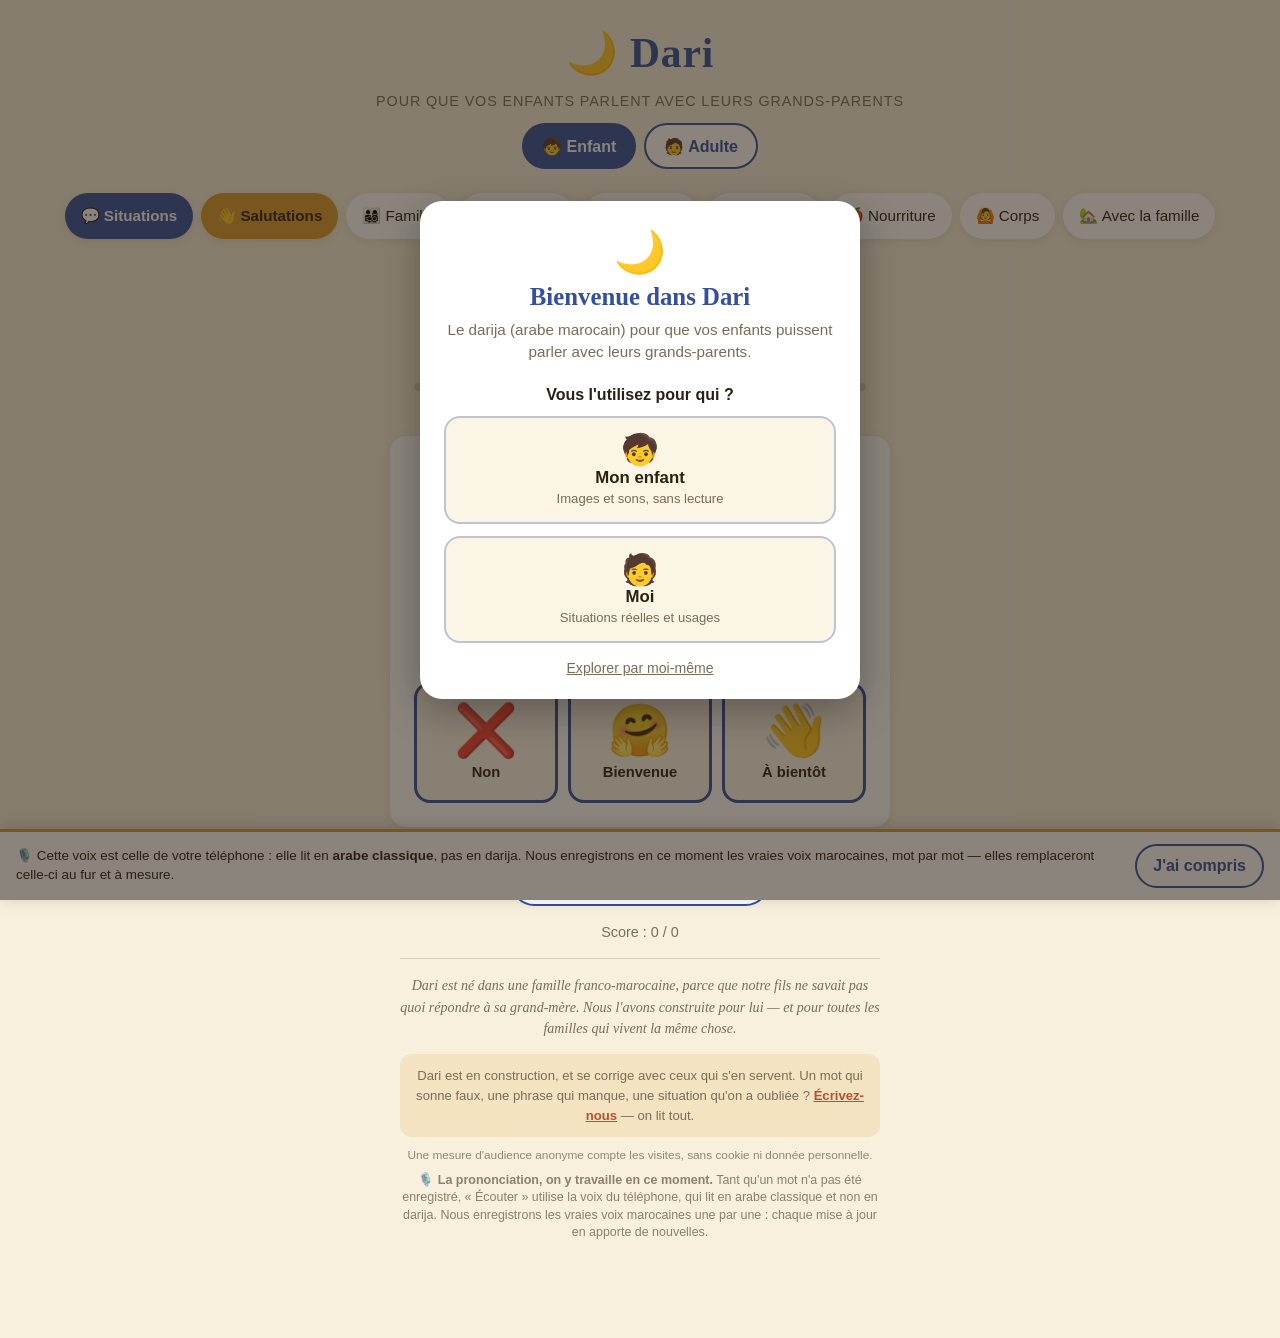
==== index.html @ b3a7980e "Dire que la prononciation est en cours de travail La synthèse du téléphone lit en arabe classique, j" ====
<!DOCTYPE html>
<html lang="fr">
<head>
  <meta charset="UTF-8" />
  <meta name="viewport" content="width=device-width, initial-scale=1.0, viewport-fit=cover" />
  <title>Dari — le darija en famille</title>
  <meta name="description" content="Dari : apprendre le darija (arabe marocain) en famille. Conçu par un couple franco-marocain pour les familles mixtes, avec un mode enfant et un mode adulte. Fonctionne hors-ligne." />

  <link rel="manifest" href="manifest.json" />
  <meta name="theme-color" content="#33509e" media="(prefers-color-scheme: light)" />
  <meta name="theme-color" content="#161c27" media="(prefers-color-scheme: dark)" />
  <link rel="icon" type="image/png" sizes="32x32" href="icons/favicon-32.png" />
  <link rel="apple-touch-icon" href="icons/apple-touch-icon.png" />
  <meta name="apple-mobile-web-app-capable" content="yes" />
  <meta name="apple-mobile-web-app-status-bar-style" content="black-translucent" />
  <meta name="apple-mobile-web-app-title" content="Dari" />

  <link rel="stylesheet" href="style.css" />
</head>
<body>
  <header class="app-header">
    <h1>🌙 Dari</h1>
    <p class="tagline">Pour que vos enfants parlent avec leurs grands-parents</p>
    <div class="mode-toggle">
      <button id="mode-kid" class="mode-btn active" data-mode="kid">🧒 Enfant</button>
      <button id="mode-adult" class="mode-btn" data-mode="adult">🧑 Adulte</button>
    </div>
  </header>

  <nav id="category-nav" class="category-nav"></nav>

  <main id="content" class="content" aria-live="polite"></main>

  <footer class="app-footer">
    <p>Score : <span id="score">0</span> / <span id="score-total">0</span></p>
    <p class="origin">Dari est né dans une famille franco-marocaine, parce que notre fils
    ne savait pas quoi répondre à sa grand-mère. Nous l'avons construite pour lui —
    et pour toutes les familles qui vivent la même chose.</p>
    <p class="wip">Dari est en construction, et se corrige avec ceux qui s'en servent.
    Un mot qui sonne faux, une phrase qui manque, une situation qu'on a oubliée&nbsp;?
    <a href="mailto:dari.famille@proton.me?subject=Dari">Écrivez-nous</a> — on lit tout.</p>
    <p class="mesure">Une mesure d'audience anonyme compte les visites, sans cookie ni donnée personnelle.</p>
    <p class="audio-disclaimer">🎙️ <strong>La prononciation, on y travaille en ce moment.</strong>
    Tant qu'un mot n'a pas été enregistré, « Écouter » utilise la voix du téléphone,
    qui lit en arabe classique et non en darija. Nous enregistrons les vraies voix
    marocaines une par une : chaque mise à jour en apporte de nouvelles.</p>
  </footer>

  <script src="data.js"></script>
  <script src="situations.js"></script>
  <script src="srs.js"></script>
  <script src="app.js"></script>
  <script>
    // Le service worker rend l'app installable et utilisable sans connexion.
    // Il exige HTTPS (ou localhost) : en ouvrant le fichier via file://
    // l'enregistrement échoue, sans conséquence pour le reste de l'app.
    //
    // Il sert aussi le contenu depuis son cache : une version fraîchement
    // déployée n'apparaît donc qu'au lancement SUIVANT. Avec plusieurs
    // correctifs par jour, un utilisateur peut rester longtemps sur une
    // version périmée sans le savoir. On l'en avertit dès que la nouvelle
    // version est prête, plutôt que de recharger dans son dos — un
    // rechargement surprise interromprait un enfant en plein quiz.
    if ("serviceWorker" in navigator) {
      window.addEventListener("load", () => {
        navigator.serviceWorker
          .register("sw.js")
          .then((reg) => {
            reg.addEventListener("updatefound", () => {
              const nouveau = reg.installing;
              if (!nouveau) return;
              nouveau.addEventListener("statechange", () => {
                // Un contrôleur existant signifie que ce n'est pas la
                // première installation : c'est bien une mise à jour.
                if (nouveau.state === "installed" && navigator.serviceWorker.controller) {
                  annoncerMiseAJour();
                }
              });
            });
          })
          .catch((err) => console.warn("Service worker non enregistré :", err));
      });
    }

    function annoncerMiseAJour() {
      if (document.querySelector(".update-bar")) return;
      const bar = document.createElement("div");
      bar.className = "update-bar";
      bar.innerHTML = '<span>Une nouvelle version de Dari est prête.</span>';
      const btn = document.createElement("button");
      btn.textContent = "Actualiser";
      btn.addEventListener("click", () => location.reload());
      bar.appendChild(btn);
      document.body.appendChild(bar);
    }
  </script>
  <!-- Mesure d'audience Cloudflare : sans cookie, sans identifiant de suivi,
       sans données personnelles conservées. Elle entre dans l'exemption de
       consentement prévue par la CNIL pour la mesure d'audience limitée au
       site, ce qui évite un bandeau. Chargée en module donc non bloquante :
       si elle échoue — hors-ligne, bloqueur de publicité — l'app fonctionne
       exactement pareil. -->
  <script type="module" src="https://static.cloudflareinsights.com/beacon.min.js"
    data-cf-beacon='{"token": "dd35a9f6fcd44fedbbea67fbd6055a60"}'></script>
</body>
</html>
---- style.css ----
/* Palette inspirée des zelliges marocains : bleu Majorelle, vert menthe,
   terracotta en accent secondaire — pensée en tokens pour les deux thèmes. */
:root {
  --bg: #f8f0dd;
  --surface: #ffffff;
  --surface-2: #fbf5e6;
  --ink: #2a2013;
  --muted: #7a6d55;
  --majorelle: #33509e;
  --majorelle-ink: #ffffff;
  --emerald: #1f7a5c;
  --terracotta: #b6502e;
  --saffron: #d99a2b;
  --correct-bg: #e0f3e6;
  --correct-border: #1f7a5c;
  --wrong-bg: #fbe4de;
  --wrong-border: #b6502e;
  --shadow: 0 2px 10px rgba(42, 32, 19, 0.1);
  --radius: 16px;
}

@media (prefers-color-scheme: dark) {
  :root {
    --bg: #161c27;
    --surface: #202838;
    --surface-2: #1b2230;
    --ink: #eee2c8;
    --muted: #9aa1b5;
    --majorelle: #8fa8ec;
    --majorelle-ink: #14192a;
    --emerald: #57c99b;
    --terracotta: #e88c62;
    --saffron: #f0c369;
    --correct-bg: #163527;
    --correct-border: #57c99b;
    --wrong-bg: #3a2020;
    --wrong-border: #e88c62;
    --shadow: 0 2px 12px rgba(0, 0, 0, 0.4);
  }
}

:root[data-theme="dark"] {
  --bg: #161c27;
  --surface: #202838;
  --surface-2: #1b2230;
  --ink: #eee2c8;
  --muted: #9aa1b5;
  --majorelle: #8fa8ec;
  --majorelle-ink: #14192a;
  --emerald: #57c99b;
  --terracotta: #e88c62;
  --saffron: #f0c369;
  --correct-bg: #163527;
  --correct-border: #57c99b;
  --wrong-bg: #3a2020;
  --wrong-border: #e88c62;
  --shadow: 0 2px 12px rgba(0, 0, 0, 0.4);
}

:root[data-theme="light"] {
  --bg: #f8f0dd;
  --surface: #ffffff;
  --surface-2: #fbf5e6;
  --ink: #2a2013;
  --muted: #7a6d55;
  --majorelle: #33509e;
  --majorelle-ink: #ffffff;
  --emerald: #1f7a5c;
  --terracotta: #b6502e;
  --saffron: #d99a2b;
  --correct-bg: #e0f3e6;
  --correct-border: #1f7a5c;
  --wrong-bg: #fbe4de;
  --wrong-border: #b6502e;
  --shadow: 0 2px 10px rgba(42, 32, 19, 0.1);
}

* {
  box-sizing: border-box;
}

body {
  margin: 0;
  font-family: "Avenir Next", "Segoe UI", -apple-system, Roboto, sans-serif;
  background: var(--bg);
  color: var(--ink);
  min-height: 100vh;
  display: flex;
  flex-direction: column;
}

.app-header {
  display: flex;
  flex-direction: column;
  align-items: center;
  gap: 14px;
  padding: 28px 16px 10px;
}

.app-header h1 {
  margin: 0;
  font-family: Georgia, "Iowan Old Style", ui-serif, serif;
  font-weight: 700;
  font-size: clamp(1.8rem, 5vw, 2.6rem);
  letter-spacing: 0.02em;
  text-align: center;
  text-wrap: balance;
  color: var(--majorelle);
}
/* « Dari » seul est ambigu (c'est aussi le persan afghan) : la signature
   l'accompagne systématiquement, à l'écran comme dans les métadonnées. */
.app-header .tagline {
  margin: 2px 0 0;
  font-size: 0.9rem;
  letter-spacing: 0.06em;
  text-transform: uppercase;
  color: var(--muted);
  text-align: center;
}

.mode-toggle {
  display: flex;
  gap: 8px;
}

.mode-btn {
  border: 2px solid var(--majorelle);
  background: var(--surface);
  color: var(--majorelle);
  min-height: 46px;
  padding: 10px 18px;
  border-radius: 999px;
  font-size: 1rem;
  font-weight: 600;
  cursor: pointer;
  transition: transform 0.12s ease, background 0.15s ease, color 0.15s ease;
}

.mode-btn:hover {
  transform: translateY(-1px);
}

.mode-btn:focus-visible,
.category-btn:focus-visible,
.speak-btn:focus-visible,
.quiz-option:focus-visible,
.quiz-next:focus-visible,
.section-toggle button:focus-visible,
.kid-card:focus-visible,
.kid-quiz-tile:focus-visible {
  outline: 3px solid var(--saffron);
  outline-offset: 2px;
}

.mode-btn.active {
  background: var(--majorelle);
  color: var(--majorelle-ink);
}

.category-nav {
  display: flex;
  flex-wrap: wrap;
  justify-content: center;
  gap: 8px;
  padding: 14px 16px;
}

@media (max-width: 640px) {
  .category-nav {
    flex-wrap: nowrap;
    justify-content: flex-start;
    overflow-x: auto;
    scroll-snap-type: x proximity;
    /* Masque la barre de défilement, qui n'apporte rien ici et mange
       de la hauteur sur les navigateurs qui la réservent. */
    scrollbar-width: none;
    padding-inline: 16px;
  }
  .category-nav::-webkit-scrollbar { display: none; }
  .category-btn {
    flex: 0 0 auto;
    scroll-snap-align: start;
  }
}

.category-btn {
  border: none;
  background: var(--surface);
  color: var(--ink);
  min-height: 46px;
  padding: 11px 16px;
  border-radius: 999px;
  font-size: 0.95rem;
  cursor: pointer;
  box-shadow: var(--shadow);
  transition: transform 0.1s ease;
}

.category-btn:hover {
  transform: translateY(-2px);
}

.category-btn.active {
  background: var(--saffron);
  color: #2a2013;
  font-weight: bold;
}

.content {
  flex: 1;
  max-width: 900px;
  margin: 0 auto;
  padding: 16px;
  width: 100%;
}

/* ---- Cards (adult mode / vocab list) ---- */
.card-grid {
  display: grid;
  grid-template-columns: repeat(auto-fill, minmax(220px, 1fr));
  gap: 14px;
}

.vocab-card {
  background: var(--surface);
  border-radius: var(--radius);
  padding: 16px;
  box-shadow: var(--shadow);
  display: flex;
  flex-direction: column;
  gap: 6px;
}

.vocab-card .fr {
  color: var(--muted);
  font-size: 0.9rem;
}

.vocab-card .latin {
  font-size: 1.3rem;
  font-weight: bold;
}

.vocab-card .arabic {
  font-size: 1.4rem;
  direction: rtl;
}

.speak-btn {
  align-self: flex-start;
  border: none;
  background: var(--terracotta);
  color: #fff;
  border-radius: 999px;
  padding: 6px 14px;
  cursor: pointer;
  font-size: 0.9rem;
  margin-top: 4px;
}

.speak-btn:active {
  transform: scale(0.96);
}

/* ---- Kid mode: big flashcards ---- */
.kid-grid {
  display: grid;
  grid-template-columns: repeat(auto-fill, minmax(150px, 1fr));
  gap: 16px;
}

.kid-card {
  background: var(--surface);
  border-radius: var(--radius);
  padding: 20px 10px;
  text-align: center;
  box-shadow: var(--shadow);
  cursor: pointer;
  transition: transform 0.15s ease;
}

.kid-card:hover {
  transform: scale(1.04);
}

.kid-card .kid-emoji {
  font-size: 3rem;
}

.kid-card .kid-latin {
  font-size: 1.4rem;
  font-weight: bold;
  margin-top: 8px;
  color: var(--terracotta);
}

.kid-card .kid-fr {
  color: var(--muted);
  font-size: 0.95rem;
}

/* ---- Quiz & générateur de phrases ---- */
.quiz-box {
  background: var(--surface);
  border-radius: var(--radius);
  padding: 24px;
  text-align: center;
  box-shadow: var(--shadow);
  max-width: 500px;
  margin: 0 auto;
}

.quiz-prompt {
  font-size: 1.6rem;
  margin-bottom: 20px;
}

.quiz-prompt .quiz-emoji {
  font-size: 4rem;
  display: block;
  margin-bottom: 10px;
}

.quiz-options {
  display: grid;
  gap: 10px;
}

.quiz-option {
  border: 2px solid var(--majorelle);
  background: var(--surface-2);
  color: var(--ink);
  padding: 12px;
  border-radius: 12px;
  font-size: 1.1rem;
  cursor: pointer;
}

.quiz-option.correct {
  background: var(--correct-bg);
  border-color: var(--correct-border);
}

.quiz-option.wrong {
  background: var(--wrong-bg);
  border-color: var(--wrong-border);
}

/* ---- Quiz enfant : images uniquement, pas de lecture requise ---- */
.kid-quiz-grid {
  display: grid;
  grid-template-columns: repeat(3, 1fr);
  gap: 10px;
}
@media (max-width: 420px) {
  /* Sur un petit écran, l'espace manque pour le mot : on réduit la marge et
     la taille du texte plutôt que d'empiler les propositions, ce qui
     coûterait deux cents pixels et rejetterait la troisième hors écran. */
  .kid-quiz-grid { gap: 7px; }
  .kid-quiz-tile { padding: 12px 5px; }
  .kid-quiz-emoji { font-size: 2.5rem; }
  .kid-quiz-mot { font-size: 0.78rem; hyphens: auto; }
}

.kid-quiz-tile {
  position: relative;
  background: var(--surface-2);
  border: 3px solid var(--majorelle);
  border-radius: var(--radius);
  padding: 18px 8px;
  cursor: pointer;
  transition: transform 0.12s ease;
}

.kid-quiz-tile:hover {
  transform: scale(1.05);
}

.kid-quiz-emoji {
  font-size: 3.2rem;
  display: block;
  line-height: 1.1;
}
/* Le mot sous l'image : discret pour ne pas voler la vedette à l'emoji chez
   les plus petits, mais parfaitement lisible pour ceux qui lisent. */
.kid-quiz-mot {
  display: block;
  margin-top: 4px;
  font-size: 0.92rem;
  font-weight: 600;
  color: var(--ink);
  line-height: 1.25;
  text-wrap: balance;
}

.kid-quiz-tile.correct {
  background: var(--correct-bg);
  border-color: var(--correct-border);
}

.kid-quiz-tile.wrong {
  background: var(--wrong-bg);
  border-color: var(--wrong-border);
}

.kid-quiz-mark {
  position: absolute;
  top: -10px;
  right: -10px;
  font-size: 1.6rem;
}

/* ---- Jeu de mémoire ---- */
.memory-grid {
  display: grid;
  grid-template-columns: repeat(4, 1fr);
  gap: 10px;
}

.memory-tile {
  aspect-ratio: 1;
  background: var(--surface-2);
  border: 2px solid var(--majorelle);
  border-radius: 12px;
  cursor: pointer;
  display: flex;
  align-items: center;
  justify-content: center;
  padding: 4px;
  transition: transform 0.15s ease;
}

.memory-tile:hover {
  transform: scale(1.04);
}

.memory-tile.matched {
  background: var(--correct-bg);
  border-color: var(--correct-border);
  cursor: default;
}

.memory-tile:disabled {
  opacity: 0.85;
}

.memory-back {
  font-size: 1.6rem;
  opacity: 0.5;
}

.memory-emoji {
  font-size: 2.2rem;
}

.memory-text {
  font-size: 1rem;
  font-weight: bold;
  text-align: center;
  word-break: break-word;
}

.memory-text.arabic {
  direction: rtl;
  font-size: 1.2rem;
}
/* Les deux faces d'une paire doivent se distinguer d'un coup d'œil : la
   prononciation en terracotta comme partout dans l'app, le sens français en
   gris comme sur les fiches de vocabulaire. */
.memory-text.memory-latin {
  color: var(--terracotta);
}
.memory-text.memory-fr {
  color: var(--muted);
  font-weight: 600;
  font-size: 0.92rem;
}

.quiz-next {
  margin-top: 18px;
  border: none;
  background: var(--terracotta);
  color: #fff;
  padding: 10px 20px;
  border-radius: 999px;
  cursor: pointer;
  font-size: 1rem;
  min-height: 52px;
  font-size: 1.05rem;
}

.section-toggle {
  display: flex;
  justify-content: center;
  gap: 8px;
  margin-bottom: 16px;
}

.section-toggle button {
  border: none;
  background: var(--surface);
  color: var(--ink);
  padding: 8px 16px;
  border-radius: 999px;
  cursor: pointer;
  box-shadow: var(--shadow);
  min-height: 44px;
  padding-inline: 14px;
}

.section-toggle button.active {
  background: var(--terracotta);
  color: #fff;
}

.app-footer {
  text-align: center;
  padding: 14px 16px 96px;
  color: var(--muted);
  font-size: 0.9rem;
  font-variant-numeric: tabular-nums;
}

.audio-disclaimer {
  max-width: 480px;
  margin: 8px auto 0;
  font-size: 0.78rem;
  line-height: 1.4;
  opacity: 0.85;
}
/* ---- Écran d'accueil (première visite) ---- */
.welcome {
  position: fixed;
  inset: 0;
  z-index: 50;
  background: color-mix(in srgb, var(--ink) 55%, transparent);
  display: flex;
  align-items: center;
  justify-content: center;
  padding: 20px;
  overflow-y: auto;
}

/* Téléphone tenu à l'horizontale : la fenêtre ne fait plus que ~375 px de
   haut. Centré, l'accueil se retrouvait rogné des deux côtés et son dernier
   bouton hors champ — défilable, mais rien ne le laissait deviner. On aligne
   en haut et on resserre. */
@media (max-height: 560px) {
  .welcome {
    align-items: flex-start;
    padding: 12px;
  }
  .welcome-box {
    padding: 18px 20px 16px;
  }
  .welcome-star { font-size: 1.8rem; }
  .welcome-box h2 { font-size: 1.25rem; margin: 6px 0 4px; }
  .welcome-lead { margin-bottom: 14px; font-size: 0.9rem; }
  .welcome-q { margin-bottom: 8px; }
  .welcome-choices { grid-template-columns: 1fr 1fr; gap: 10px; }
  .welcome-btn { padding: 12px 10px; }
  .welcome-emoji { font-size: 1.5rem; }
  .welcome-skip { margin-top: 10px; }
}

/* Écran vraiment court (téléphone à l'horizontale) : la phrase d'accroche
   répète la signature déjà affichée dans l'en-tête, on la sacrifie pour que
   les trois boutons tiennent sans défilement. */
@media (max-height: 430px) {
  .welcome-lead { display: none; }
  .welcome-box { padding: 14px 18px 12px; }
  .welcome-star { display: none; }
  .welcome-box h2 { font-size: 1.15rem; margin: 0 0 6px; }
  .welcome-btn { padding: 10px 8px; }
  .welcome-sub { display: none; }
}
.welcome-box {
  background: var(--surface);
  border-radius: 22px;
  padding: 30px 24px 22px;
  max-width: 440px;
  width: 100%;
  text-align: center;
  box-shadow: 0 12px 40px rgba(0, 0, 0, 0.3);
}
.welcome-star { font-size: 2.6rem; line-height: 1; }
.welcome-box h2 {
  font-family: Georgia, "Iowan Old Style", ui-serif, serif;
  color: var(--majorelle);
  margin: 10px 0 8px;
  font-size: 1.55rem;
}
.welcome-lead {
  margin: 0 0 22px;
  color: var(--muted);
  font-size: 0.95rem;
  line-height: 1.5;
  text-wrap: pretty;
}
.welcome-q { margin: 0 0 12px; font-weight: 700; }
.welcome-choices { display: grid; gap: 12px; }
.welcome-btn {
  display: flex;
  flex-direction: column;
  align-items: center;
  gap: 3px;
  padding: 16px;
  border: 2px solid color-mix(in srgb, var(--majorelle) 30%, transparent);
  border-radius: var(--radius);
  background: var(--surface-2);
  color: var(--ink);
  font: inherit;
  cursor: pointer;
  transition: border-color 0.12s ease, transform 0.12s ease;
}
.welcome-btn:hover {
  border-color: var(--majorelle);
  transform: translateY(-2px);
}
.welcome-emoji { font-size: 1.9rem; line-height: 1; }
.welcome-btn strong { font-size: 1.05rem; }
.welcome-sub { font-size: 0.82rem; color: var(--muted); }
.welcome-skip {
  margin-top: 16px;
  border: none;
  background: none;
  color: var(--muted);
  font: inherit;
  font-size: 0.88rem;
  text-decoration: underline;
  cursor: pointer;
}

/* Série de bonnes réponses : placée au-dessus de la question, c'est elle qui
   donne envie d'enchaîner. Un enfant ne va pas lire un score en pied de page. */
.kid-streak {
  margin: -4px 0 14px;
  padding: 8px 14px;
  border-radius: 999px;
  background: color-mix(in srgb, var(--saffron) 22%, transparent);
  color: var(--terracotta);
  font-weight: 700;
  font-size: 1.05rem;
  display: inline-block;
}

/* Appel à retours : la voix de synthèse n'a pas l'accent marocain et le
   vocabulaire n'est pas entièrement relu. Le dire franchement vaut mieux que
   de le laisser découvrir — et transforme un défaut en invitation. */
.wip {
  max-width: 480px;
  margin: 14px auto 0;
  padding: 12px 14px;
  border-radius: 12px;
  background: color-mix(in srgb, var(--saffron) 16%, transparent);
  font-size: 0.82rem;
  line-height: 1.5;
  text-wrap: pretty;
}
.wip a {
  color: var(--terracotta);
  font-weight: 700;
}

/* Consigne du mode Enfant : elle précède la grille et doit se voir sans
   effort, sans pour autant occuper la place d'une carte. */
.kid-hint {
  margin: 0 auto 16px;
  max-width: 460px;
  text-align: center;
  font-size: 1rem;
  font-weight: 600;
  color: var(--terracotta);
}

/* ---- Situations ----
   Les situations sont l'entrée principale du mode Adulte : leur bouton est
   distingué du reste de la barre pour qu'on le trouve sans le chercher. */
.category-btn.situations-btn {
  background: var(--majorelle);
  color: var(--majorelle-ink);
  font-weight: 600;
}
.category-btn.situations-btn.active {
  outline: 3px solid color-mix(in srgb, var(--saffron) 70%, transparent);
  outline-offset: 2px;
}

.situation-grid {
  display: grid;
  grid-template-columns: repeat(auto-fill, minmax(190px, 1fr));
  gap: 14px;
  max-width: 760px;
  margin: 0 auto;
}
.situation-card {
  display: flex;
  flex-direction: column;
  align-items: flex-start;
  gap: 6px;
  padding: 18px;
  border: none;
  border-radius: var(--radius);
  background: var(--surface);
  box-shadow: var(--shadow);
  cursor: pointer;
  text-align: start;
  color: var(--ink);
  font: inherit;
  transition: transform 0.12s ease;
}
.situation-card:hover { transform: translateY(-2px); }
.situation-emoji { font-size: 2rem; line-height: 1; }
.situation-label { font-weight: 700; font-size: 1.02rem; text-wrap: balance; }
.situation-count { font-size: 0.8rem; color: var(--muted); }

.situation-back {
  border: none;
  background: none;
  color: var(--majorelle);
  font: inherit;
  font-weight: 600;
  cursor: pointer;
  padding: 0 0 12px;
}
.situation-head {
  max-width: 640px;
  margin: 0 auto 20px;
}
.situation-head h2 {
  font-family: Georgia, "Iowan Old Style", ui-serif, serif;
  color: var(--majorelle);
  margin: 0 0 6px;
  font-size: 1.5rem;
}
.situation-head p {
  margin: 0;
  color: var(--muted);
  font-size: 0.94rem;
  text-wrap: pretty;
}

.situation-lines {
  display: flex;
  flex-direction: column;
  gap: 14px;
  max-width: 640px;
  margin: 0 auto;
}
.line-card {
  background: var(--surface);
  border-radius: var(--radius);
  padding: 16px;
  box-shadow: var(--shadow);
  display: flex;
  flex-direction: column;
  gap: 4px;
}
.line-fr { color: var(--muted); font-size: 0.9rem; }
/* Dans le kit de survie, rappelle la scène d'origine : une phrase sortie de
   son contexte perd la moitié de son intérêt. */
.line-from { font-size: 0.78rem; color: var(--majorelle); opacity: 0.85; }
.line-latin { font-size: 1.25rem; font-weight: 700; color: var(--terracotta); }
.line-arabic { font-size: 1.4rem; direction: rtl; }
/* La note culturelle est ce qui distingue l'app d'une liste de vocabulaire :
   détachée du reste pour se lire comme un conseil, pas comme une traduction. */
.line-note {
  margin: 10px 0 0;
  padding-top: 10px;
  border-top: 1px solid color-mix(in srgb, var(--muted) 22%, transparent);
  font-size: 0.86rem;
  line-height: 1.5;
  color: var(--muted);
  text-wrap: pretty;
}

/* Progression par catégorie : deux segments empilés sur la même barre —
   l'acquis en vert, l'en-cours en safran par-dessus. */
.progress-box {
  max-width: 460px;
  margin: 0 auto 22px;
  padding: 0 4px;
}
.progress-bar {
  position: relative;
  height: 8px;
  border-radius: 999px;
  background: color-mix(in srgb, var(--muted) 22%, transparent);
  overflow: hidden;
}
.progress-fill {
  position: absolute;
  top: 0;
  bottom: 0;
  left: 0;
  border-radius: 999px;
  transition: width 0.35s ease;
}
/* L'acquis est dessiné par-dessus l'en-cours : les deux largeurs partent de
   la gauche, seul l'ordre d'empilement les distingue. */
.progress-fill.learning {
  background: var(--saffron);
  z-index: 1;
}
.progress-fill.acquired {
  background: var(--emerald);
  z-index: 2;
}
.progress-label {
  margin: 8px 0 0;
  text-align: center;
  font-size: 0.82rem;
  color: var(--muted);
  font-variant-numeric: tabular-nums;
}

/* L'origine familiale de l'app est ce qui la distingue des cours de darija
   génériques : elle est affichée, pas reléguée à une page « à propos ». */
.origin {
  max-width: 480px;
  margin: 18px auto 0;
  padding-top: 16px;
  border-top: 1px solid color-mix(in srgb, var(--muted) 25%, transparent);
  font-family: Georgia, "Iowan Old Style", ui-serif, serif;
  font-style: italic;
  font-size: 0.88rem;
  line-height: 1.55;
  text-wrap: pretty;
}

.note {
  text-align: center;
  color: var(--muted);
  font-size: 0.85rem;
  margin-top: 12px;
}

/* Invitation à installer : barre basse, non modale — elle ne doit jamais
   empêcher d'utiliser l'app, seulement se laisser voir. */
.install-bar {
  position: fixed;
  inset-inline: 0;
  bottom: 0;
  z-index: 40;
  display: flex;
  align-items: center;
  gap: 12px;
  padding: 12px 16px calc(12px + env(safe-area-inset-bottom));
  background: var(--majorelle);
  color: var(--majorelle-ink);
  box-shadow: 0 -2px 16px rgba(0, 0, 0, 0.22);
  animation: install-in 0.3s ease;
}
@keyframes install-in {
  from { transform: translateY(100%); }
  to { transform: translateY(0); }
}
@media (prefers-reduced-motion: reduce) {
  .install-bar { animation: none; }
}
.install-text {
  flex: 1;
  font-size: 0.86rem;
  line-height: 1.35;
  display: flex;
  flex-direction: column;
  gap: 2px;
}
.install-text strong { font-size: 0.95rem; }
.install-actions {
  display: flex;
  align-items: center;
  gap: 6px;
  flex-shrink: 0;
}
.install-btn {
  border: none;
  border-radius: 999px;
  padding: 9px 16px;
  background: var(--saffron);
  color: #2a2013;
  font: inherit;
  font-weight: 700;
  cursor: pointer;
}
.install-close {
  border: none;
  background: transparent;
  color: inherit;
  font-size: 1.1rem;
  padding: 6px 8px;
  cursor: pointer;
  opacity: 0.75;
}

/* Révélation du mot après la réponse, en mode Enfant.
   Elle s'adresse à l'adulte qui accompagne : lui seul peut répéter le mot,
   corriger la prononciation et faire le lien avec la vraie vie. */
/* La révélation occupe la place de la consigne : elle doit tenir dans la même
   hauteur, sinon les propositions descendent au moment de la réponse — et un
   écran qui bouge sous le doigt désoriente un enfant de quatre ans. */
.quiz-prompt .quiz-reveal {
  font-size: 1rem;
  margin-top: 0;
  padding: 6px 10px;
  gap: 8px;
  row-gap: 2px;
}
.quiz-prompt .reveal-emoji { font-size: 1.5rem; }
.quiz-prompt .reveal-latin { font-size: 1.15rem; }
.quiz-prompt .reveal-fr { font-size: 0.85rem; order: 3; }
.quiz-prompt .reveal-replay {
  min-width: 40px;
  min-height: 40px;
  font-size: 1rem;
}
/* La consigne et la révélation occupent la même place : sans hauteur
   réservée, les propositions remontaient de 72 px au moment de la réponse. */
.quiz-prompt {
  min-height: 104px;
  display: flex;
  flex-direction: column;
  align-items: center;
  justify-content: center;
}
@media (max-height: 850px) {
  .quiz-prompt { min-height: 88px; }
}
.quiz-reveal {
  display: flex;
  align-items: center;
  gap: 10px;
  flex-wrap: wrap;
  justify-content: center;
  margin-top: 18px;
  padding: 14px 16px;
  border-radius: var(--radius);
  background: var(--surface-2);
  border: 2px dashed color-mix(in srgb, var(--majorelle) 35%, transparent);
  animation: reveal-in 0.25s ease;
}
@keyframes reveal-in {
  from { opacity: 0; transform: translateY(6px); }
  to { opacity: 1; transform: none; }
}
@media (prefers-reduced-motion: reduce) {
  .quiz-reveal { animation: none; }
}
.reveal-emoji { font-size: 1.9rem; line-height: 1; }
.reveal-latin {
  font-size: 1.35rem;
  font-weight: 800;
  color: var(--terracotta);
}
.reveal-fr {
  font-size: 0.95rem;
  color: var(--muted);
  flex-basis: 100%;
}
.reveal-replay {
  border: none;
  background: var(--majorelle);
  color: var(--majorelle-ink);
  border-radius: 999px;
  min-width: 46px;
  min-height: 46px;
  font-size: 1.1rem;
  cursor: pointer;
}

/* Repli quand aucune voix arabe n'est installée : le mot s'affiche pour que
   l'adulte le lise, faute de quoi le quiz enfant serait un tirage au sort. */
.quiz-mot {
  display: block;
  font-size: 2.1rem;
  font-weight: 800;
  color: var(--terracotta);
  margin-bottom: 8px;
  word-break: break-word;
}
.quiz-aide {
  display: block;
  font-size: 0.88rem;
  font-weight: 400;
  color: var(--muted);
  line-height: 1.4;
}

/* Bouton de partage : le produit est familial, il doit pouvoir circuler
   entre conjoints, frères et sœurs, grands-parents. Placé en pied de page,
   après l'usage — proposé trop tôt, on partage ce qu'on n'a pas encore jugé. */
.share-btn {
  display: block;
  margin: 0 auto 18px;
  padding: 13px 22px;
  border: 2px solid var(--majorelle);
  border-radius: 999px;
  background: var(--surface);
  color: var(--majorelle);
  font: inherit;
  font-size: 0.98rem;
  font-weight: 700;
  min-height: 48px;
  cursor: pointer;
  transition: transform 0.12s ease, background 0.15s ease, color 0.15s ease;
}
.share-btn:hover {
  transform: translateY(-1px);
  background: var(--majorelle);
  color: var(--majorelle-ink);
}

/* Annonce de mise à jour : le service worker sert le cache, donc une version
   déployée n'apparaît qu'au lancement suivant. Plutôt que de recharger dans
   le dos de l'utilisateur — ce qui couperait un enfant en plein quiz — on lui
   laisse la main. */
.update-bar {
  position: fixed;
  inset-inline: 0;
  bottom: 0;
  z-index: 45;
  display: flex;
  align-items: center;
  gap: 12px;
  padding: 12px 16px calc(12px + env(safe-area-inset-bottom));
  background: var(--emerald);
  color: #fff;
  font-size: 0.9rem;
  box-shadow: 0 -2px 16px rgba(0, 0, 0, 0.22);
}
.update-bar span { flex: 1; }
.update-bar button {
  border: none;
  border-radius: 999px;
  padding: 10px 18px;
  min-height: 44px;
  background: #fff;
  color: var(--emerald);
  font: inherit;
  font-weight: 700;
  cursor: pointer;
}

/* Demande de retour : elle apparaît après une douzaine de réponses, quand la
   personne s'est fait une idée. Posée trop tôt, elle interrompt ; posée dans
   un pied de page, elle n'est jamais lue. */
.feedback-box {
  max-width: 460px;
  margin: 0 auto 20px;
  padding: 16px 18px;
  border-radius: var(--radius);
  background: color-mix(in srgb, var(--emerald) 12%, transparent);
  border: 2px solid color-mix(in srgb, var(--emerald) 40%, transparent);
  text-align: center;
}
.feedback-q { margin: 0 0 4px; font-weight: 700; font-size: 1.02rem; }
.feedback-sub {
  margin: 0 0 14px;
  font-size: 0.86rem;
  color: var(--muted);
  line-height: 1.45;
  text-wrap: pretty;
}
.feedback-actions {
  display: flex;
  gap: 8px;
  justify-content: center;
  flex-wrap: wrap;
}
.feedback-write {
  display: inline-flex;
  align-items: center;
  min-height: 46px;
  padding: 12px 18px;
  border-radius: 999px;
  background: var(--emerald);
  color: #fff;
  font-weight: 700;
  font-size: 0.94rem;
  text-decoration: none;
}
.feedback-later {
  min-height: 46px;
  padding: 12px 16px;
  border: none;
  border-radius: 999px;
  background: transparent;
  color: var(--muted);
  font: inherit;
  font-size: 0.9rem;
  cursor: pointer;
}

/* ---- Recherche ---- */
.search-wrap {
  max-width: 560px;
  margin: 0 auto 18px;
}
.search-input {
  width: 100%;
  min-height: 48px;
  padding: 12px 16px;
  border-radius: 999px;
  border: 2px solid color-mix(in srgb, var(--majorelle) 30%, transparent);
  background: var(--surface);
  color: var(--ink);
  font: inherit;
  font-size: 1rem;
}
.search-input:focus-visible {
  outline: 3px solid var(--saffron);
  outline-offset: 2px;
  border-color: var(--majorelle);
}

/* Provenance d'une entrée trouvée : sans elle, un résultat sorti de son
   contexte ne dit pas dans quelle situation on l'emploie. */
.entry-source {
  font-size: 0.78rem;
  color: var(--majorelle);
  opacity: 0.85;
}
.entry-actions {
  display: flex;
  align-items: center;
  gap: 8px;
  margin-top: 4px;
}
.entry-actions .speak-btn { margin-top: 0; }

/* ---- Favoris ---- */
.fav-btn {
  margin-inline-start: auto;
  min-width: 46px;
  min-height: 46px;
  border: none;
  border-radius: 999px;
  background: transparent;
  color: var(--muted);
  font-size: 1.5rem;
  line-height: 1;
  cursor: pointer;
  transition: transform 0.12s ease, color 0.15s ease;
}
.fav-btn:hover { transform: scale(1.15); }
.fav-btn.on { color: var(--saffron); }
.fav-btn:focus-visible {
  outline: 3px solid var(--saffron);
  outline-offset: 2px;
}
.category-btn.favoris-btn {
  background: var(--saffron);
  color: #2a2013;
  font-weight: 700;
}

/* Le quiz est l'écran de l'enfant : tout ce qui le précède est fait pour
   l'adulte, et le repoussait sous la ligne de flottaison. Sur un téléphone,
   la troisième proposition tombait à 1012 px pour 812 px d'écran — l'enfant
   ne voyait que deux choix sur trois, et la révélation du mot jamais. */
@media (max-height: 850px) {
  .app-header { padding: 14px 16px 6px; gap: 10px; }
  .app-header h1 { font-size: clamp(1.4rem, 4vw, 1.9rem); }
  .app-header .tagline { display: none; }
  .category-nav { padding-block: 8px; }
  .quiz-box { padding: 16px; }
  .quiz-prompt { font-size: 1.15rem; margin-bottom: 12px; }
  .quiz-prompt .quiz-emoji { font-size: 2.2rem; margin-bottom: 4px; }
  .kid-streak { margin: -2px 0 8px; padding: 5px 12px; font-size: 0.95rem; }
  .progress-box { margin-bottom: 12px; }
  .section-toggle { margin-bottom: 12px; }
}

/* La signature disparaît de l'en-tête sur écran court : on la remet dans le
   pied de page, où elle garde son rôle de désambiguïsation sans coûter de
   hauteur utile. */
@media (max-height: 850px) {
  .app-footer::before {
    content: "Dari — le darija en famille";
    display: block;
    margin-bottom: 10px;
    font-size: 0.8rem;
    letter-spacing: 0.05em;
    text-transform: uppercase;
    color: var(--muted);
  }
}

/* Mention de mesure d'audience : présente parce que l'exemption de
   consentement suppose que le visiteur soit informé, discrète parce qu'elle
   n'apporte rien à l'usage. */
.mesure {
  max-width: 480px;
  margin: 10px auto 0;
  font-size: 0.74rem;
  line-height: 1.4;
  color: var(--muted);
  opacity: 0.8;
}

/* Note sur la voix de synthèse : elle apparaît à la première écoute, là où
   l'utilisateur vient d'entendre l'arabe classique, plutôt qu'en pied de page.
   Volontairement sous les deux bandeaux existants (z-index 40 et 45) : elle
   informe, elle ne réclame rien. */
.voice-note {
  position: fixed;
  inset-inline: 0;
  bottom: 0;
  z-index: 38;
  display: flex;
  align-items: center;
  gap: 12px;
  padding: 12px 16px calc(12px + env(safe-area-inset-bottom));
  background: var(--surface);
  color: var(--ink);
  border-top: 3px solid var(--saffron);
  box-shadow: 0 -2px 16px rgba(0, 0, 0, 0.18);
  animation: voice-note-in 0.25s ease-out;
}

.voice-note p {
  flex: 1;
  margin: 0;
  font-size: 0.84rem;
  line-height: 1.4;
}

.voice-note button {
  flex: 0 0 auto;
  border: 2px solid var(--majorelle);
  border-radius: 999px;
  padding: 9px 16px;
  min-height: 44px;
  background: var(--surface);
  color: var(--majorelle);
  font: inherit;
  font-weight: 600;
  cursor: pointer;
}

@keyframes voice-note-in {
  from { transform: translateY(100%); }
  to { transform: translateY(0); }
}

@media (prefers-reduced-motion: reduce) {
  .voice-note { animation: none; }
}

@media (max-width: 420px) {
  .voice-note {
    flex-direction: column;
    align-items: stretch;
    gap: 10px;
  }
}
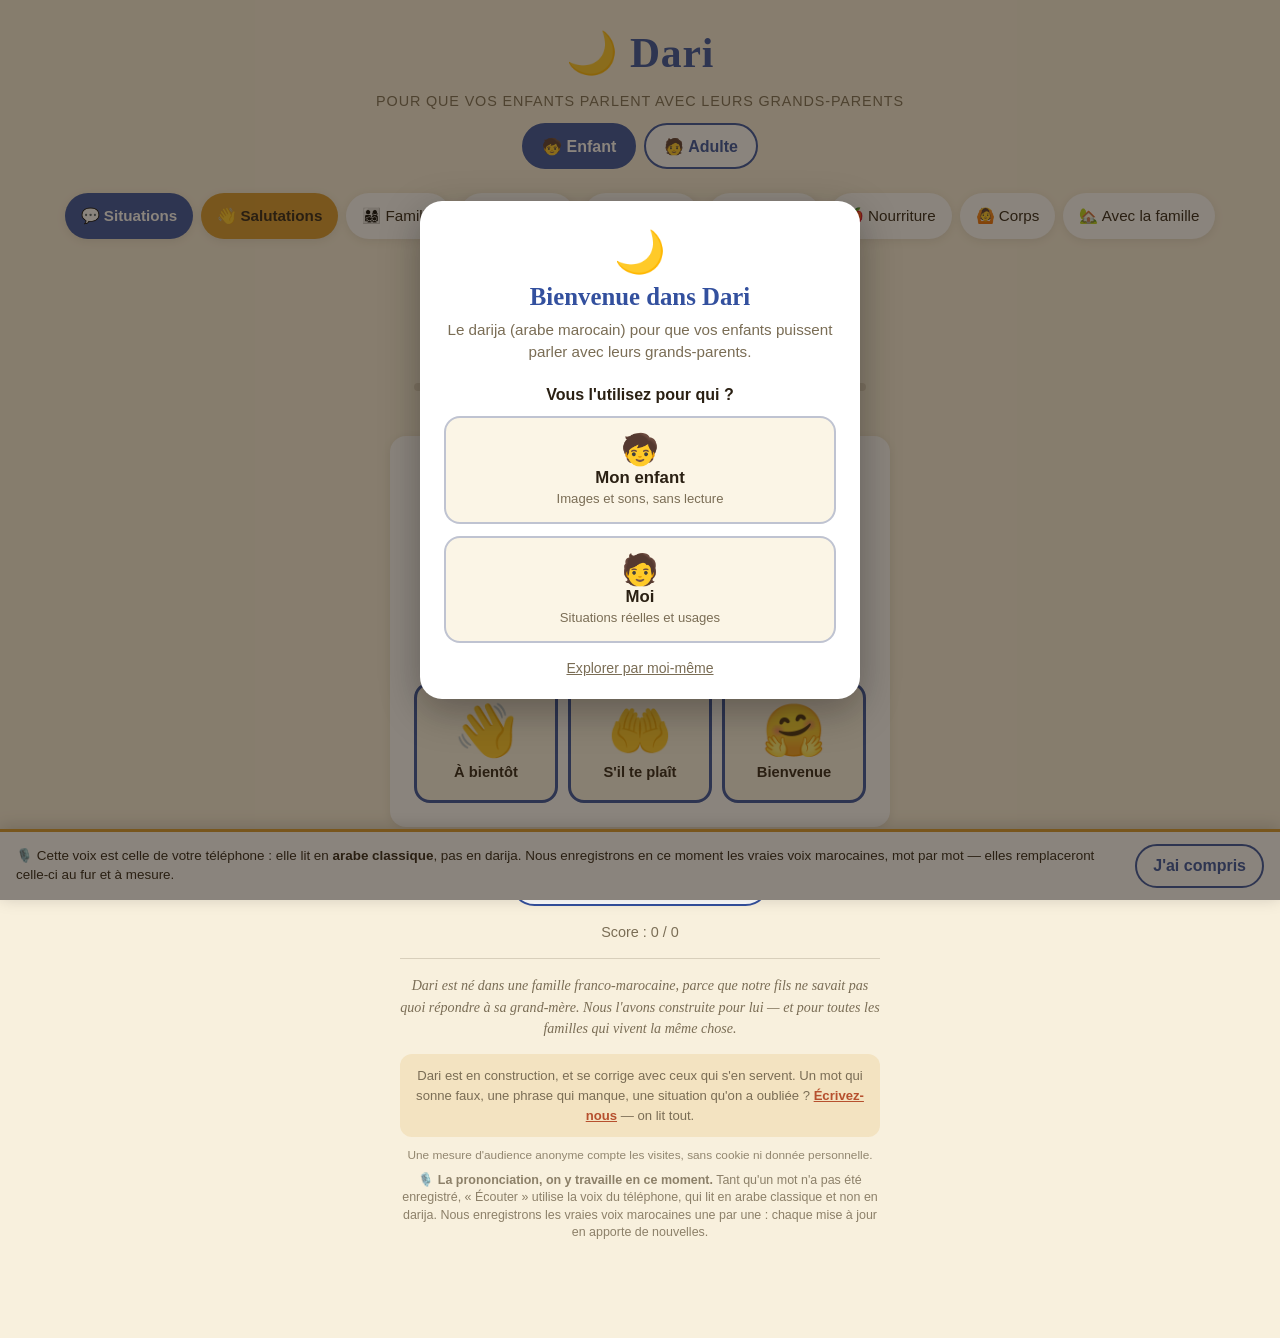
==== commit f6124f95: "Mesurer ce que les visiteurs font, pas seulement qu'ils arrivent L'app tient en une seule page : le " ====
--- a/index.html
+++ b/index.html
@@ -61,10 +61,17 @@
     // version périmée sans le savoir. On l'en avertit dès que la nouvelle
     // version est prête, plutôt que de recharger dans son dos — un
     // rechargement surprise interromprait un enfant en plein quiz.
+    // Chemin figé au chargement : app.js modifie brièvement l'adresse pour
+    // marquer les étapes franchies, et un chemin relatif résolu à ce
+    // moment-là irait chercher sw.js un cran trop bas — 404, donc plus de
+    // hors-ligne ni d'installation.
+    const CHEMIN_SW = new URL("sw.js", location.href).href;
+    const RACINE_APP = new URL("./", location.href).href;
+
     if ("serviceWorker" in navigator) {
       window.addEventListener("load", () => {
         navigator.serviceWorker
-          .register("sw.js")
+          .register(CHEMIN_SW, { scope: RACINE_APP })
           .then((reg) => {
             reg.addEventListener("updatefound", () => {
               const nouveau = reg.installing;
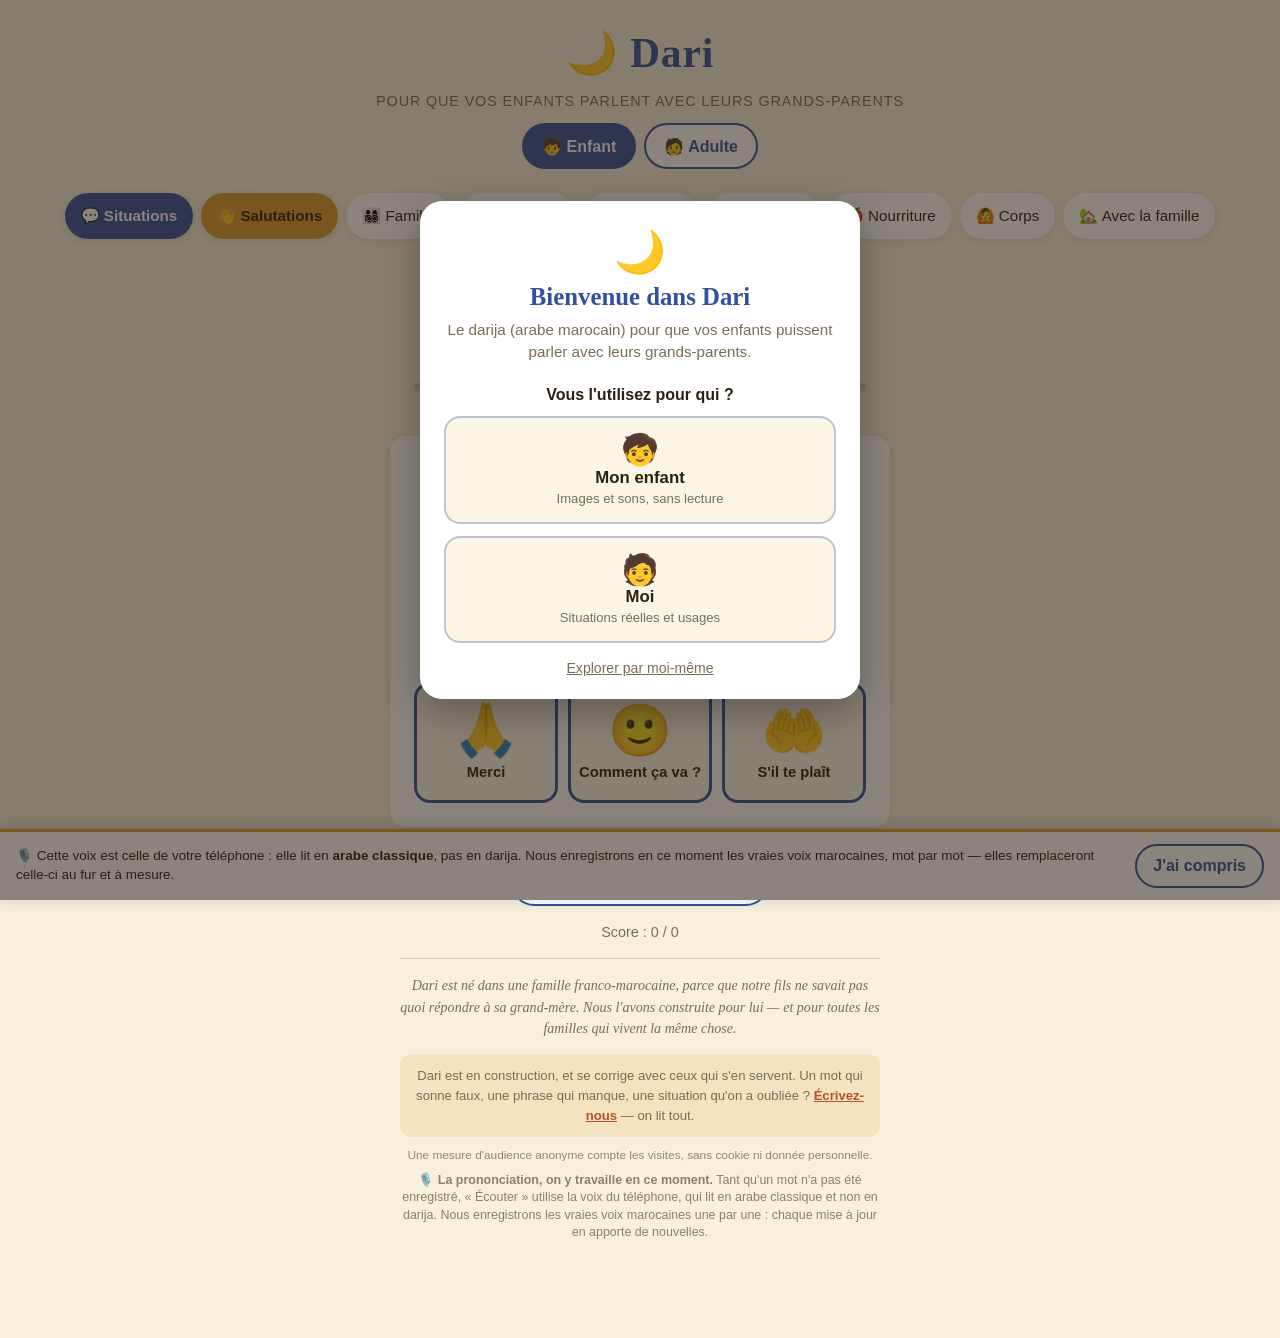
==== commit e8667a4c: "Donner une vignette au lien quand on le partage Toutes les captures de statistiques depuis le premie" ====
--- a/index.html
+++ b/index.html
@@ -5,6 +5,25 @@
   <meta name="viewport" content="width=device-width, initial-scale=1.0, viewport-fit=cover" />
   <title>Dari — le darija en famille</title>
   <meta name="description" content="Dari : apprendre le darija (arabe marocain) en famille. Conçu par un couple franco-marocain pour les familles mixtes, avec un mode enfant et un mode adulte. Fonctionne hors-ligne." />
+
+  <!-- Vignette de partage. Sans ces balises, un lien collé dans WhatsApp ou
+       dans un message s'affiche en texte gris, sans image — et se fait
+       nettement moins ouvrir. Or les statistiques montrent un flux régulier
+       de visites sans référent depuis des ordinateurs, la signature d'un lien
+       transmis en conversation privée : c'est le chemin le plus emprunté vers
+       l'app, et c'était le seul sans soin.
+       L'adresse de l'image doit être absolue : les aperçus sont fabriqués par
+       les serveurs de WhatsApp et de Facebook, qui n'ont aucun contexte. -->
+  <meta property="og:type" content="website" />
+  <meta property="og:url" content="https://dari-famille.github.io/" />
+  <meta property="og:title" content="Dari — le darija en famille" />
+  <meta property="og:description" content="Pour que vos enfants parlent avec leurs grands-parents. Gratuit, sans compte, fonctionne hors-ligne." />
+  <meta property="og:image" content="https://dari-famille.github.io/icons/partage.png" />
+  <meta property="og:image:width" content="1200" />
+  <meta property="og:image:height" content="630" />
+  <meta property="og:locale" content="fr_FR" />
+  <meta property="og:site_name" content="Dari" />
+  <meta name="twitter:card" content="summary_large_image" />
 
   <link rel="manifest" href="manifest.json" />
   <meta name="theme-color" content="#33509e" media="(prefers-color-scheme: light)" />
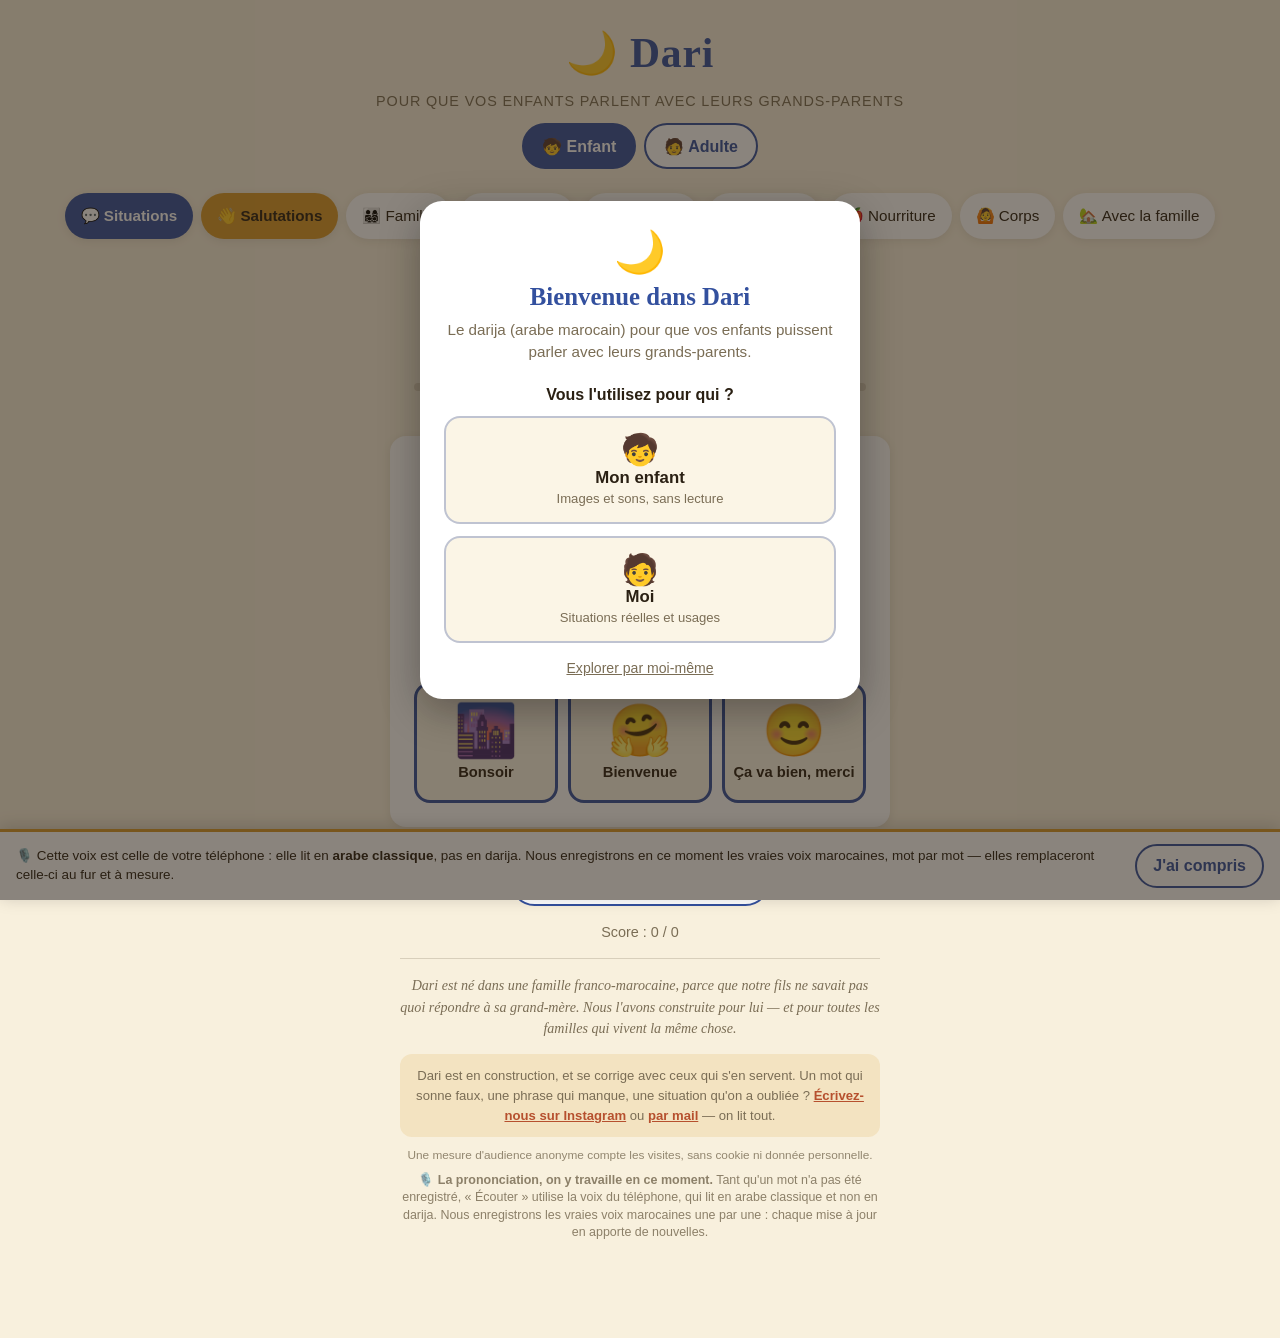
==== commit 2af494e1: "Laisser une porte ouverte à ceux qui n'ont rien à dire tout de suite « Plus tard » voulait dire « pl" ====
--- a/index.html
+++ b/index.html
@@ -57,7 +57,7 @@
     et pour toutes les familles qui vivent la même chose.</p>
     <p class="wip">Dari est en construction, et se corrige avec ceux qui s'en servent.
     Un mot qui sonne faux, une phrase qui manque, une situation qu'on a oubliée&nbsp;?
-    <a href="mailto:dari.famille@proton.me?subject=Dari">Écrivez-nous</a> — on lit tout.</p>
+    <a href="https://ig.me/m/darifamille" target="_blank" rel="noopener">Écrivez-nous sur Instagram</a> ou <a href="mailto:dari.famille@proton.me?subject=Dari">par mail</a> — on lit tout.</p>
     <p class="mesure">Une mesure d'audience anonyme compte les visites, sans cookie ni donnée personnelle.</p>
     <p class="audio-disclaimer">🎙️ <strong>La prononciation, on y travaille en ce moment.</strong>
     Tant qu'un mot n'a pas été enregistré, « Écouter » utilise la voix du téléphone,
--- a/style.css
+++ b/style.css
@@ -1254,3 +1254,30 @@
     gap: 10px;
   }
 }
+
+/* Le bloc de retour propose maintenant deux canaux plutôt qu'un : Instagram
+   en action principale, le mail en second. Sur un téléphone étroit, trois
+   boutons côte à côte deviennent illisibles — ils passent en colonne. */
+.feedback-actions {
+  flex-wrap: wrap;
+}
+
+.feedback-write {
+  text-decoration: none;
+  text-align: center;
+}
+
+.feedback-later {
+  text-decoration: none;
+  text-align: center;
+  display: inline-flex;
+  align-items: center;
+  justify-content: center;
+}
+
+@media (max-width: 420px) {
+  .feedback-actions {
+    flex-direction: column;
+    align-items: stretch;
+  }
+}
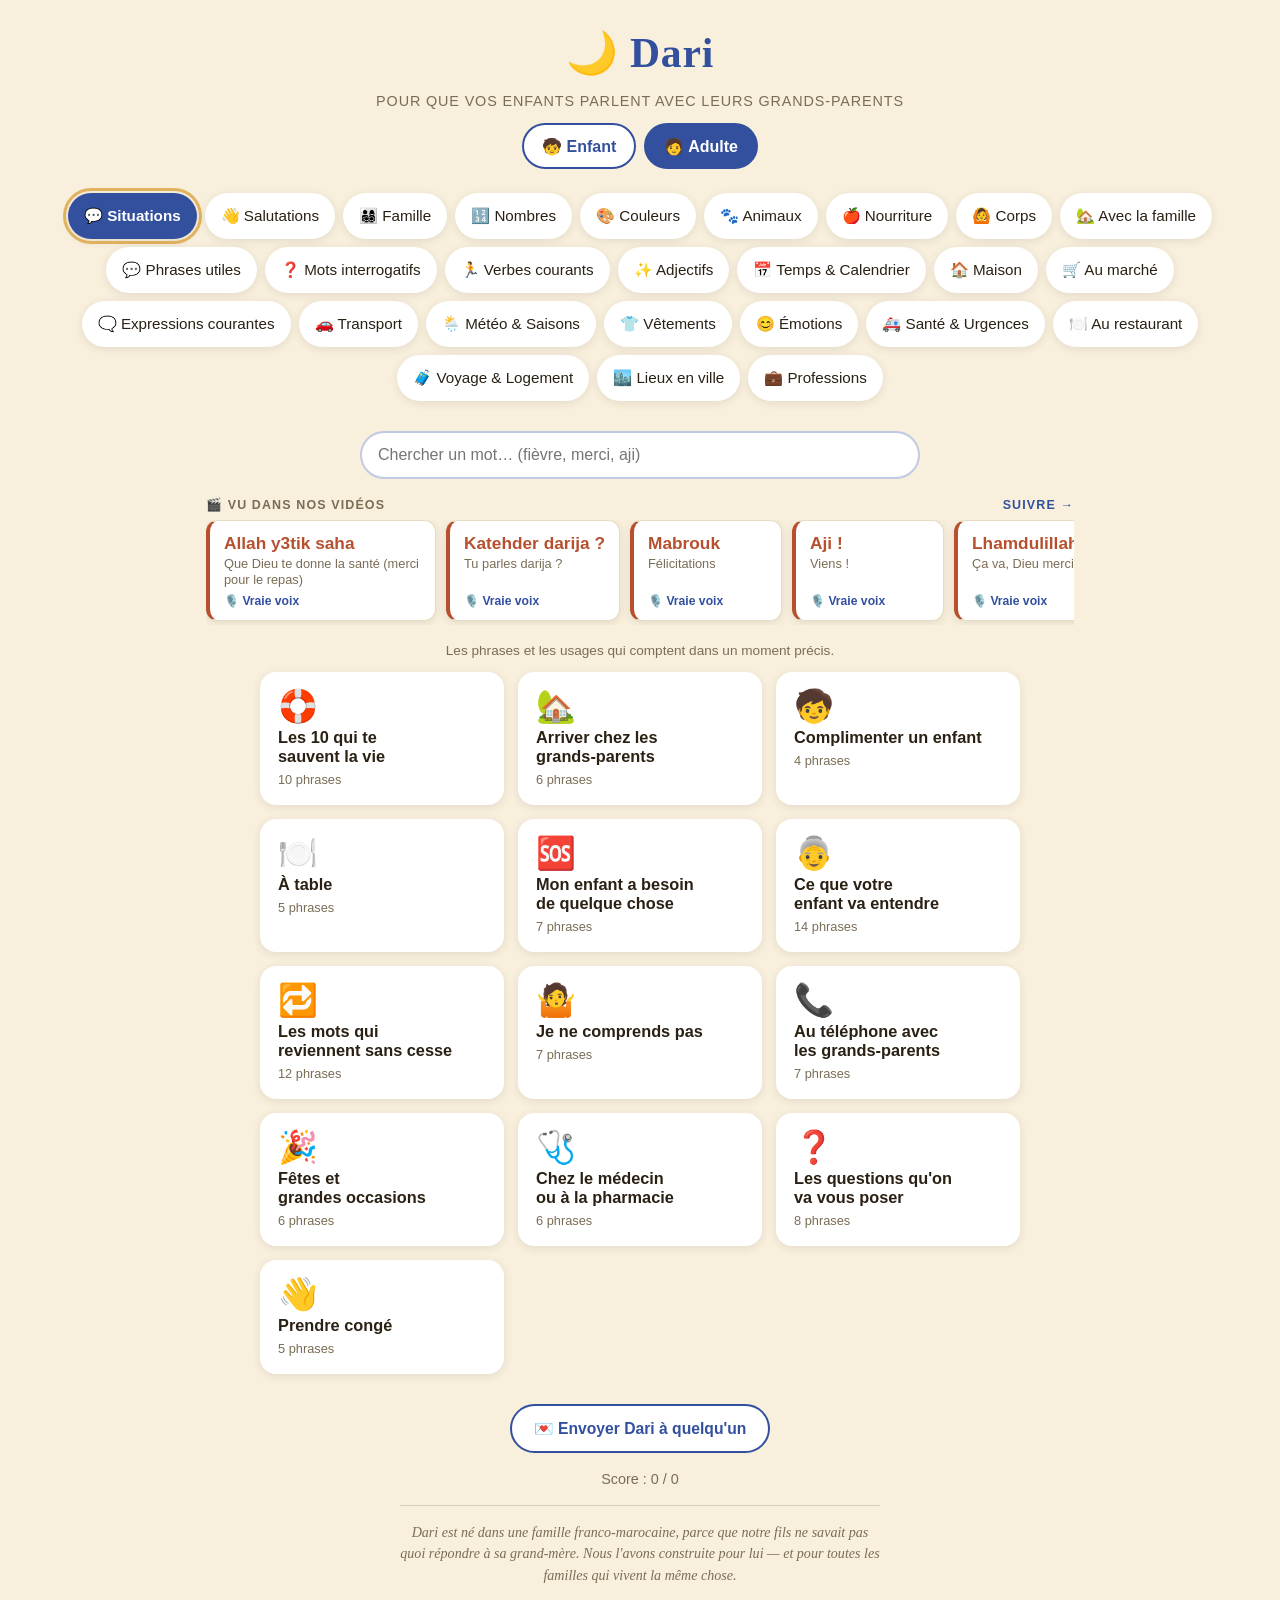
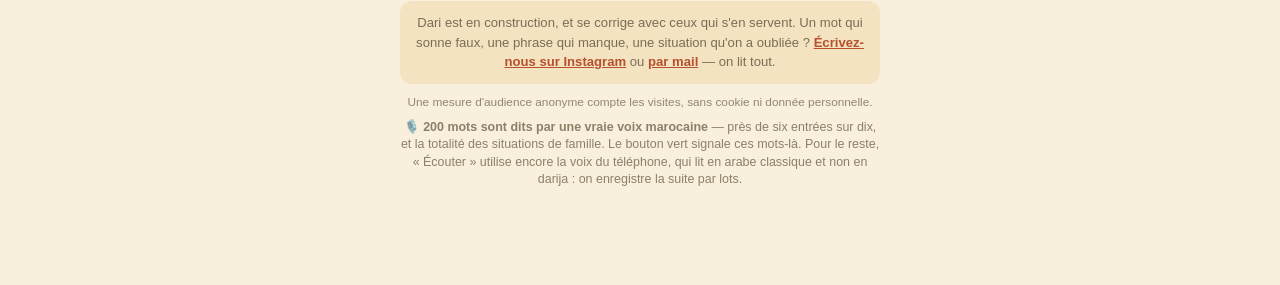
==== commit e181fd71: "Montrer où est la vraie voix Rien ne distinguait un mot enregistré par la relectrice d'un mot lu par" ====
--- a/index.html
+++ b/index.html
@@ -59,10 +59,11 @@
     Un mot qui sonne faux, une phrase qui manque, une situation qu'on a oubliée&nbsp;?
     <a href="https://ig.me/m/darifamille" target="_blank" rel="noopener">Écrivez-nous sur Instagram</a> ou <a href="mailto:dari.famille@proton.me?subject=Dari">par mail</a> — on lit tout.</p>
     <p class="mesure">Une mesure d'audience anonyme compte les visites, sans cookie ni donnée personnelle.</p>
-    <p class="audio-disclaimer">🎙️ <strong>La prononciation, on y travaille en ce moment.</strong>
-    Tant qu'un mot n'a pas été enregistré, « Écouter » utilise la voix du téléphone,
-    qui lit en arabe classique et non en darija. Nous enregistrons les vraies voix
-    marocaines une par une : chaque mise à jour en apporte de nouvelles.</p>
+    <p class="audio-disclaimer">🎙️ <strong>200 mots sont dits par une vraie voix
+    marocaine</strong> — près de six entrées sur dix, et la totalité des situations
+    de famille. Le bouton vert signale ces mots-là. Pour le reste, « Écouter »
+    utilise encore la voix du téléphone, qui lit en arabe classique et non en
+    darija : on enregistre la suite par lots.</p>
   </footer>
 
   <script src="data.js"></script>
--- a/style.css
+++ b/style.css
@@ -256,6 +256,15 @@
   cursor: pointer;
   font-size: 0.9rem;
   margin-top: 4px;
+}
+
+/* Un mot enregistré par la locutrice native se distingue de la synthèse du
+   téléphone. C'est la seule différence qui compte pour un visiteur, et rien
+   ne la montrait : le bouton était identique dans les deux cas, y compris
+   pendant les douze jours où l'app ne rendait que de l'arabe classique.
+   L'émeraude est la couleur du « validé » partout ailleurs dans l'app. */
+.speak-btn.vraie-voix {
+  background: var(--emerald, #1c6f53);
 }
 
 .speak-btn:active {
@@ -1053,6 +1062,25 @@
   border: 2px solid color-mix(in srgb, var(--emerald) 40%, transparent);
   text-align: center;
 }
+
+/* Variante déclenchée par la troisième écoute : posée au bord de l'écran,
+   comme la note sur la voix, parce qu'un bloc ajouté en fin de page au
+   moment où l'utilisateur est au milieu d'une liste n'est vu par personne. */
+.feedback-box.feedback-flottant {
+  position: fixed;
+  inset-inline: 0;
+  bottom: 0;
+  z-index: 38;
+  max-width: none;
+  margin: 0;
+  border-radius: 0;
+  border: none;
+  border-top: 3px solid var(--emerald);
+  background: var(--surface);
+  box-shadow: 0 -2px 16px rgba(0, 0, 0, 0.18);
+  padding-bottom: calc(16px + env(safe-area-inset-bottom));
+  animation: voice-note-in 0.25s ease-out;
+}
 .feedback-q { margin: 0 0 4px; font-weight: 700; font-size: 1.02rem; }
 .feedback-sub {
   margin: 0 0 14px;
@@ -1161,7 +1189,12 @@
 @media (max-height: 850px) {
   .app-header { padding: 14px 16px 6px; gap: 10px; }
   .app-header h1 { font-size: clamp(1.4rem, 4vw, 1.9rem); }
-  .app-header .tagline { display: none; }
+  /* La tagline avait été retirée ici pour faire tenir le quiz enfant à
+     l'écran — mais mobile est la totalité du public réel, et plus rien ne
+     disait ce qu'est l'app. Elle revient, compacte, pour l'adulte ; le mode
+     Enfant la masque toujours, lui seul a besoin de ces pixels. */
+  .app-header .tagline { font-size: 0.7rem; margin-top: 0; }
+  body.mode-enfant .app-header .tagline { display: none; }
   .category-nav { padding-block: 8px; }
   .quiz-box { padding: 16px; }
   .quiz-prompt { font-size: 1.15rem; margin-bottom: 12px; }
@@ -1281,3 +1314,119 @@
     align-items: stretch;
   }
 }
+
+/* Forme féminine. Une mamie ne dit pas « kul » à sa petite-fille mais
+   « kuli » — signalé par une utilisatrice en commentaire, validé le 17 août.
+   Présentée sous la forme masculine plutôt qu'à côté : la lecture reste
+   simple pour qui n'a qu'un garçon, et l'information est là pour les autres. */
+.line-fem {
+  font-size: 0.92rem;
+  color: var(--muted);
+  margin-top: 2px;
+}
+.line-fem b { color: var(--terracotta); font-weight: 700; }
+
+.kid-fem {
+  font-size: 0.85rem;
+  color: var(--muted);
+  margin-top: -2px;
+}
+
+/* Bande « Vu dans nos vidéos ».
+   Tout le trafic arrive d'un Reel consacré à un mot précis. Cette bande le
+   met à portée immédiate au lieu de le laisser chercher : c'est le seul
+   endroit où l'app tient la promesse de la vidéo.
+   Défilement horizontal — dix mots en colonne repousseraient le reste de
+   l'app hors de l'écran. */
+.videos-bande {
+  margin: 0 0 18px;
+}
+
+.videos-titre {
+  margin: 0 0 8px;
+  font-size: 0.78rem;
+  letter-spacing: 0.09em;
+  text-transform: uppercase;
+  font-weight: 700;
+  color: var(--muted);
+  display: flex;
+  align-items: baseline;
+  justify-content: space-between;
+  gap: 12px;
+}
+
+/* Le lien Suivre vit dans la ligne de titre de la bande : discret mais
+   toujours à l'écran d'arrivée. La zone tactile est élargie au-delà du
+   texte — c'est un lien qu'on touche au pouce, pas à la souris. */
+.videos-suivre {
+  color: var(--majorelle);
+  text-decoration: none;
+  font-weight: 700;
+  padding: 8px 2px;
+  margin: -8px -2px;
+  white-space: nowrap;
+}
+.videos-suivre:hover { text-decoration: underline; }
+
+.videos-piste {
+  display: flex;
+  gap: 10px;
+  overflow-x: auto;
+  scroll-snap-type: x proximity;
+  padding-bottom: 4px;
+  scrollbar-width: none;
+}
+.videos-piste::-webkit-scrollbar { display: none; }
+
+.videos-puce {
+  flex: 0 0 auto;
+  scroll-snap-align: start;
+  display: flex;
+  flex-direction: column;
+  align-items: flex-start;
+  gap: 2px;
+  min-width: 152px;
+  max-width: 230px;
+  min-height: 44px;
+  padding: 12px 14px;
+  border: 1px solid var(--hair, #e6dcc4);
+  border-left: 4px solid var(--terracotta);
+  border-radius: 12px;
+  background: var(--surface);
+  box-shadow: var(--shadow);
+  cursor: pointer;
+  text-align: left;
+  font: inherit;
+  color: var(--ink);
+}
+
+.videos-puce:hover { transform: translateY(-1px); }
+.videos-puce:focus-visible { outline: 3px solid var(--saffron); outline-offset: 2px; }
+
+.videos-mot {
+  font-size: 1.08rem;
+  font-weight: 700;
+  color: var(--terracotta);
+  white-space: nowrap;
+}
+
+.videos-fr {
+  font-size: 0.8rem;
+  color: var(--muted);
+  line-height: 1.25;
+  /* Deux lignes réservées, occupées ou non. Sans cette hauteur plancher, une
+     traduction courte donnait une puce plus basse que sa voisine et la rangée
+     paraissait bancale — sur le tout premier bloc que voit un arrivant. */
+  min-height: 2em;
+}
+
+.videos-son {
+  /* Poussé en bas de la puce : les trois lignes au-dessus n'ont pas toujours
+     la même hauteur, et c'est cette ligne-là qui doit s'aligner d'une puce à
+     l'autre. */
+  margin-top: auto;
+  padding-top: 4px;
+  font-size: 0.76rem;
+  font-weight: 600;
+  color: var(--majorelle);
+}
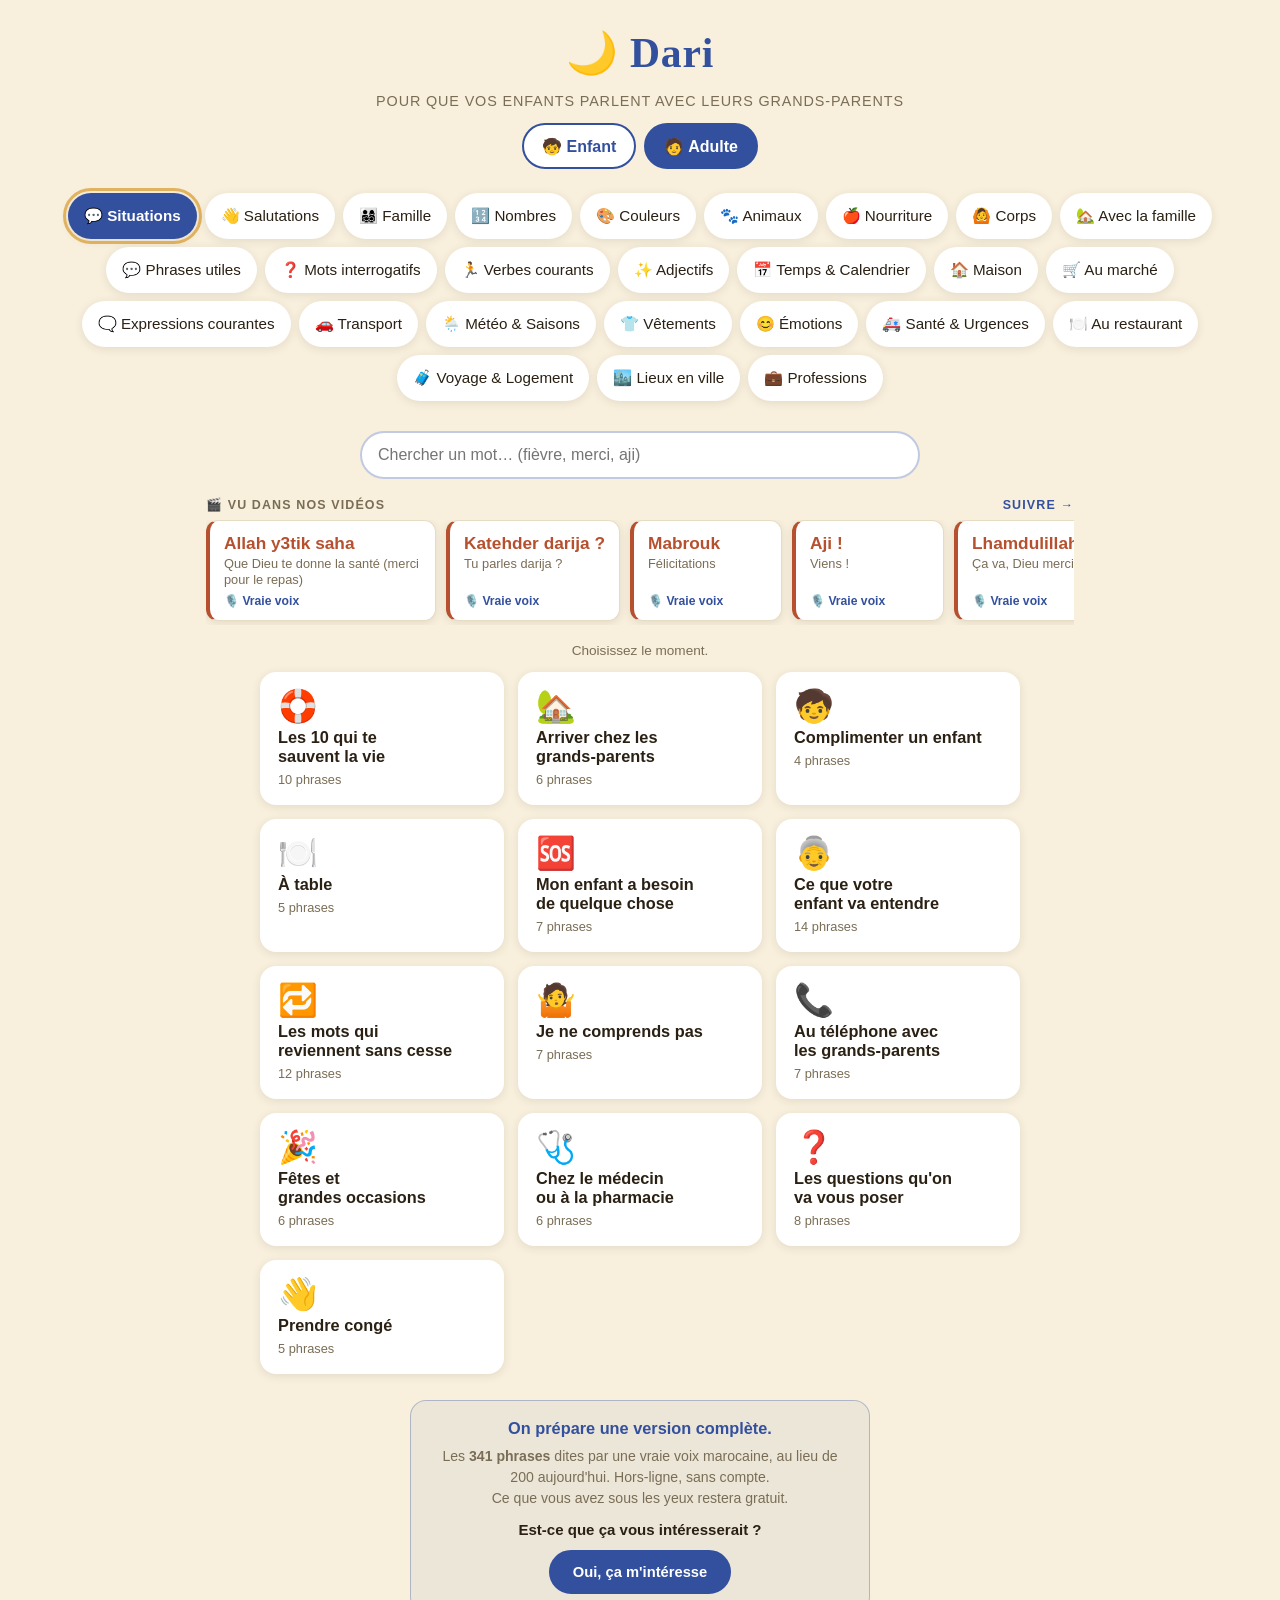
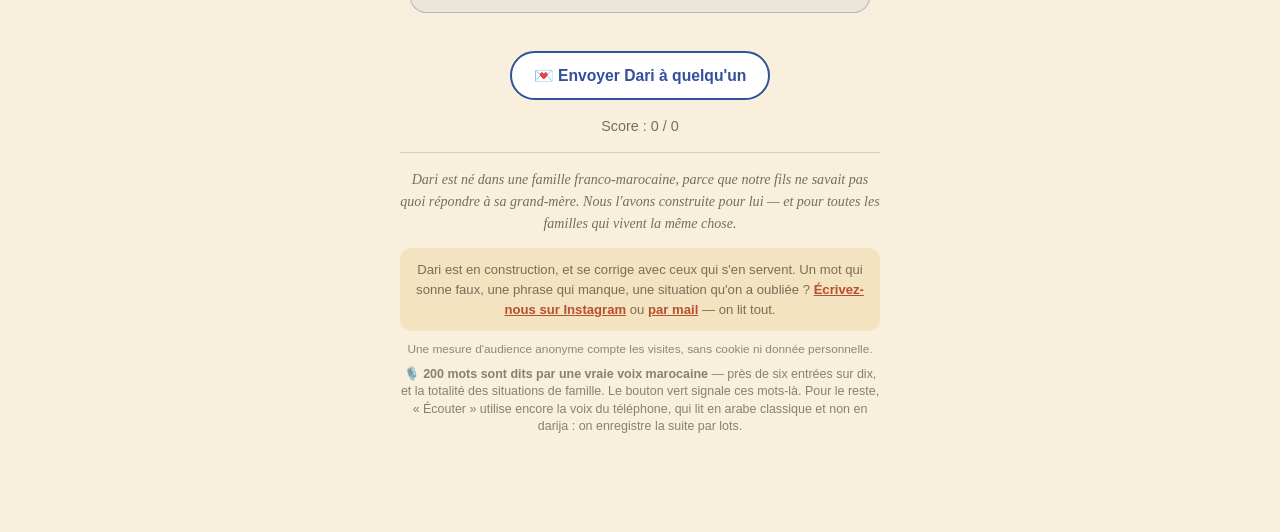
==== commit e94b6f5f: "Une marque d'appareil pour se retirer de la mesure Le filtre « Country does not equal Italy » ne pro" ====
--- a/index.html
+++ b/index.html
@@ -127,7 +127,36 @@
        site, ce qui évite un bandeau. Chargée en module donc non bloquante :
        si elle échoue — hors-ligne, bloqueur de publicité — l'app fonctionne
        exactement pareil. -->
-  <script type="module" src="https://static.cloudflareinsights.com/beacon.min.js"
-    data-cf-beacon='{"token": "dd35a9f6fcd44fedbbea67fbd6055a60"}'></script>
+  <script>
+    // Les ouvertures de la maison faussent une base de quelques dizaines : le
+    // 25 août, 9 des 11 pages vues de la journée venaient d'un iPhone du foyer.
+    // Le filtre « pays » ne protégeait que pendant le séjour en Sardaigne et ne
+    // vaut plus au retour. Celui-ci marque l'appareil, une fois pour toutes :
+    //
+    //   …/?nomesure=1   pose la marque, la balise n'est plus jamais chargée ici
+    //   …/?mesure=1     la lève
+    //
+    // Sans stockage disponible, on mesure — ne pas mesurer doit être un choix
+    // explicite, jamais un effet de bord.
+    (function mesure() {
+      var CLE = "dari-nomesure";
+      try {
+        var q = new URLSearchParams(location.search);
+        if (q.get("nomesure") === "1") localStorage.setItem(CLE, "1");
+        if (q.get("mesure") === "1") localStorage.removeItem(CLE);
+        if (localStorage.getItem(CLE) === "1") return;
+      } catch (e) {
+        /* stockage refusé : on charge la balise, comme avant */
+      }
+      // Chargée en module donc non bloquante : si elle échoue — hors-ligne,
+      // bloqueur de publicité — l'app fonctionne exactement pareil.
+      var s = document.createElement("script");
+      s.type = "module";
+      s.src = "https://static.cloudflareinsights.com/beacon.min.js";
+      s.setAttribute("data-cf-beacon",
+        '{"token": "dd35a9f6fcd44fedbbea67fbd6055a60"}');
+      document.body.appendChild(s);
+    })();
+  </script>
 </body>
 </html>
--- a/style.css
+++ b/style.css
@@ -1430,3 +1430,111 @@
   font-weight: 600;
   color: var(--majorelle);
 }
+
+/* ---- Sonder l'intention d'achat ----
+   Volontairement sobre : ce bloc arrive en fin de contenu, il ne doit pas
+   ressembler à une publicité posée sur une app qui vient tout juste de gagner
+   sa crédibilité. Cadre discret, un seul bouton, aucune couleur criarde. */
+.offre {
+  max-width: 460px;
+  margin: 26px auto 8px;
+  padding: 18px 20px;
+  border: 1px solid color-mix(in srgb, var(--majorelle) 32%, transparent);
+  border-radius: var(--radius);
+  background: color-mix(in srgb, var(--majorelle) 6%, transparent);
+  display: flex;
+  flex-direction: column;
+  gap: 8px;
+  text-align: center;
+}
+
+.offre-titre {
+  margin: 0;
+  font-weight: 700;
+  font-size: 1.02rem;
+  color: var(--majorelle);
+}
+
+.offre-corps {
+  margin: 0;
+  font-size: 0.88rem;
+  line-height: 1.5;
+  color: var(--muted);
+}
+
+.offre-question {
+  margin: 4px 0 0;
+  font-size: 0.94rem;
+  font-weight: 600;
+}
+
+.offre-oui {
+  align-self: center;
+  margin-top: 4px;
+  border: 2px solid var(--majorelle);
+  background: var(--majorelle);
+  color: #fff;
+  border-radius: 999px;
+  padding: 11px 22px;
+  min-height: 44px;
+  font: inherit;
+  font-size: 0.92rem;
+  font-weight: 600;
+  cursor: pointer;
+  text-decoration: none;
+  display: inline-flex;
+  align-items: center;
+}
+
+.offre-oui:focus-visible {
+  outline: 3px solid var(--saffron);
+  outline-offset: 2px;
+}
+
+/* Après le clic : on remercie dans le même cadre, en émeraude — la couleur
+   du validé partout ailleurs dans l'app. */
+.offre.offre-merci {
+  border-color: color-mix(in srgb, var(--emerald) 40%, transparent);
+  background: color-mix(in srgb, var(--emerald) 8%, transparent);
+}
+.offre.offre-merci .offre-titre { color: var(--emerald); }
+.offre.offre-merci .offre-oui {
+  border-color: var(--emerald);
+  background: var(--emerald);
+}
+
+/* ---- Entrée vers le quiz, pour qui revient ----
+   Volontairement plus discrète qu'une carte de situation : c'est une porte de
+   côté, pas une destination. Elle n'apparaît qu'à partir de la deuxième visite
+   ou depuis l'app installée. */
+.entrainement {
+  width: 100%;
+  margin-top: 14px;
+  display: flex;
+  align-items: center;
+  gap: 13px;
+  padding: 14px 16px;
+  border: 1px dashed color-mix(in srgb, var(--majorelle) 45%, transparent);
+  border-radius: var(--radius);
+  background: transparent;
+  color: var(--ink);
+  font: inherit;
+  text-align: left;
+  cursor: pointer;
+  min-height: 44px;
+}
+
+.entrainement:hover {
+  background: color-mix(in srgb, var(--majorelle) 7%, transparent);
+}
+
+.entrainement:focus-visible {
+  outline: 3px solid var(--saffron);
+  outline-offset: 2px;
+}
+
+.entrainement-icone { font-size: 1.5rem; flex: 0 0 auto; }
+
+.entrainement-texte { display: flex; flex-direction: column; line-height: 1.3; }
+.entrainement-texte b { font-size: 0.98rem; color: var(--majorelle); }
+.entrainement-texte span { font-size: 0.84rem; color: var(--muted); }
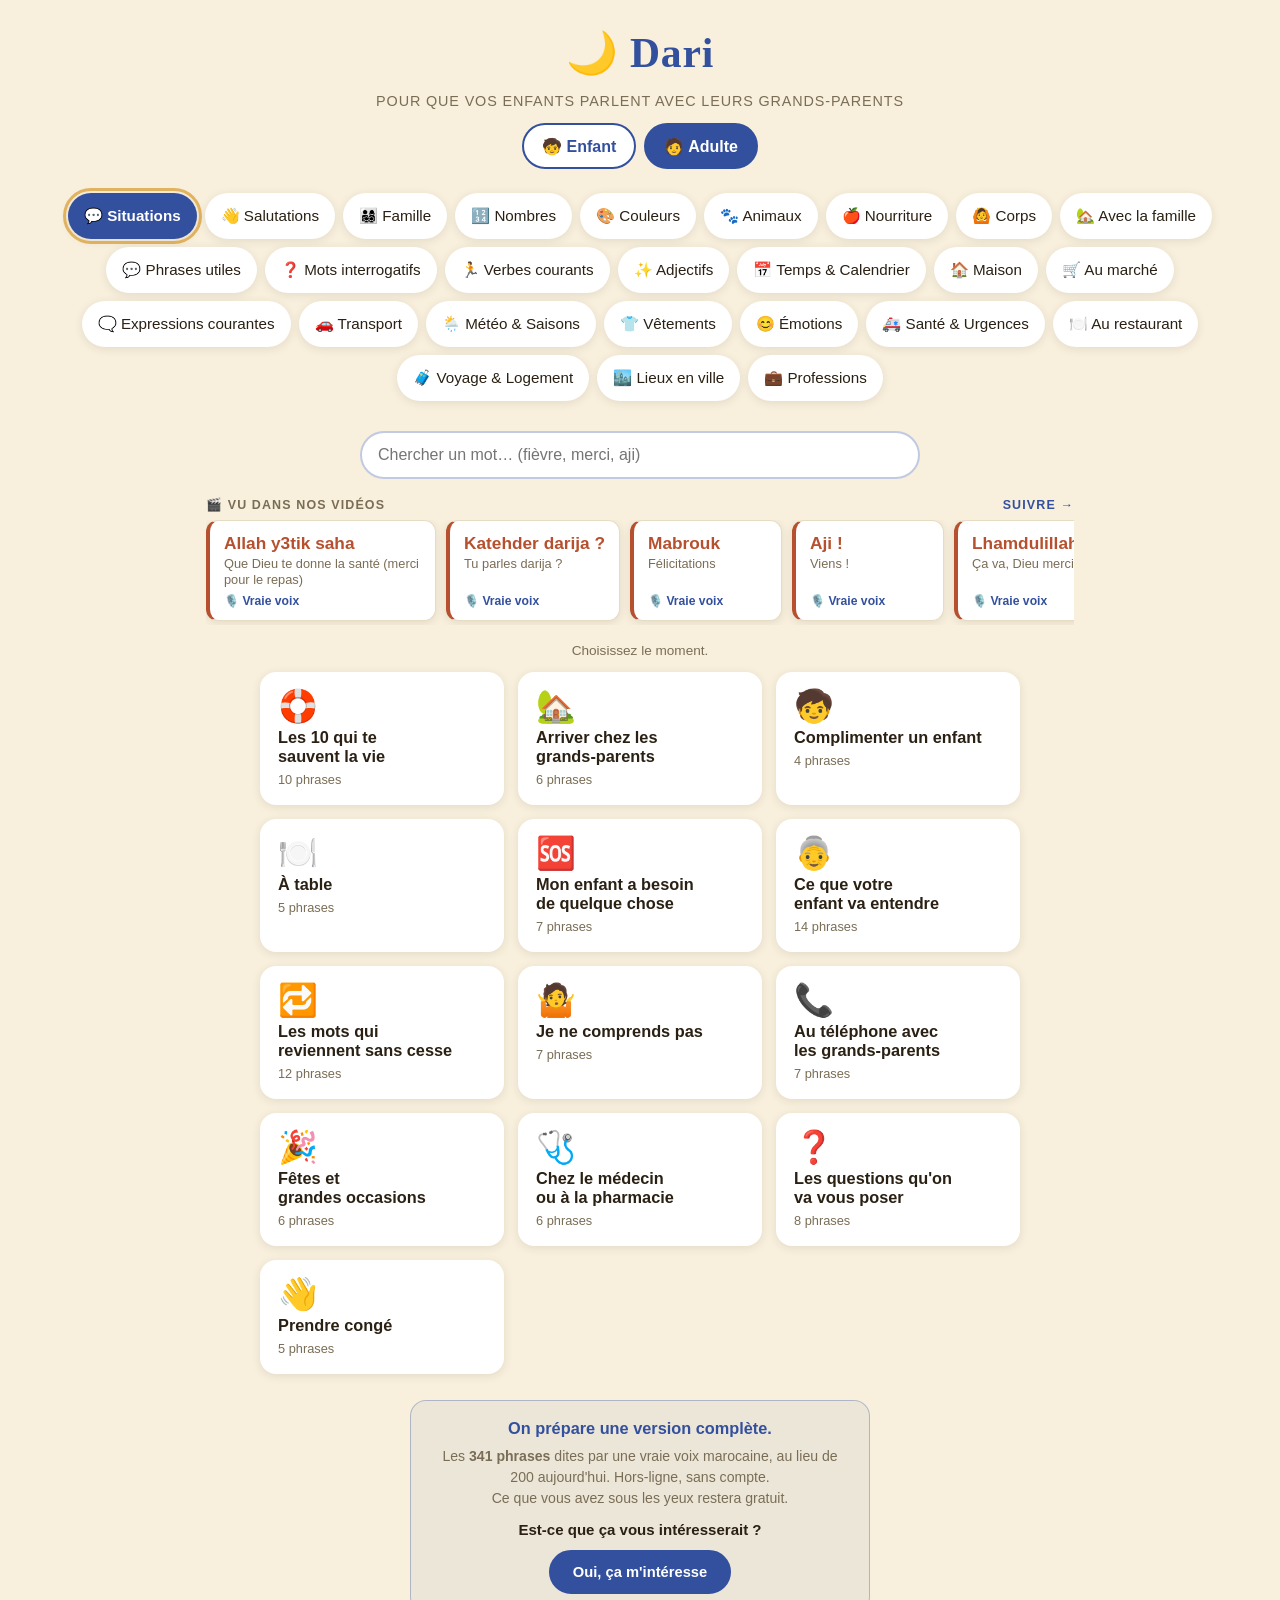
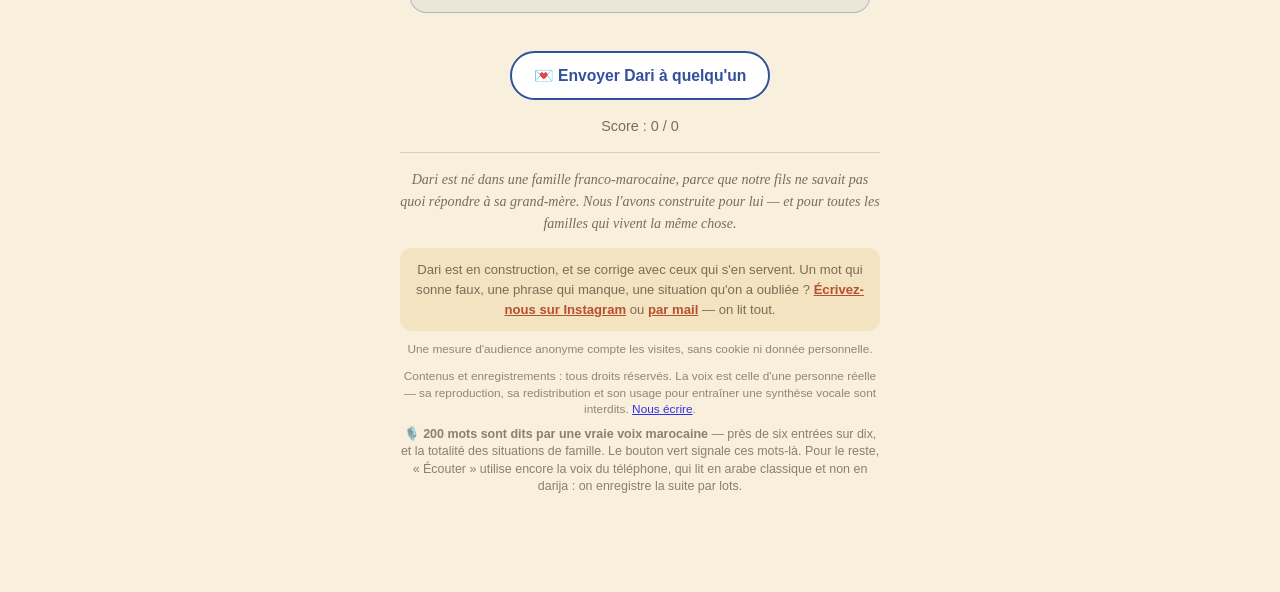
==== commit e7e208b1: "Mention de droits et LICENSE : la voix n'est pas libre de droits Co-Authored-By: Claude Opus 5 <nore" ====
--- a/index.html
+++ b/index.html
@@ -59,6 +59,16 @@
     Un mot qui sonne faux, une phrase qui manque, une situation qu'on a oubliée&nbsp;?
     <a href="https://ig.me/m/darifamille" target="_blank" rel="noopener">Écrivez-nous sur Instagram</a> ou <a href="mailto:dari.famille@proton.me?subject=Dari">par mail</a> — on lit tout.</p>
     <p class="mesure">Une mesure d'audience anonyme compte les visites, sans cookie ni donnée personnelle.</p>
+    <!-- Mention de droits : l'app est gratuite, ses enregistrements ne sont pas
+         libres de droits. Ils sont servis publiquement pour être écoutés ici,
+         et cinq minutes de voix propre suffisent aujourd'hui à en fabriquer une
+         imitation. Rien ne l'empêche techniquement ; cette phrase existe pour
+         qu'on ne puisse pas dire qu'on l'ignorait, et pour rendre possible une
+         demande de retrait. -->
+    <p class="mesure">Contenus et enregistrements&nbsp;: tous droits réservés. La voix
+    est celle d'une personne réelle — sa reproduction, sa redistribution et son
+    usage pour entraîner une synthèse vocale sont interdits.
+    <a href="mailto:dari.famille@proton.me?subject=Dari%20—%20droits">Nous écrire</a>.</p>
     <p class="audio-disclaimer">🎙️ <strong>200 mots sont dits par une vraie voix
     marocaine</strong> — près de six entrées sur dix, et la totalité des situations
     de famille. Le bouton vert signale ces mots-là. Pour le reste, « Écouter »
@@ -127,36 +137,18 @@
        site, ce qui évite un bandeau. Chargée en module donc non bloquante :
        si elle échoue — hors-ligne, bloqueur de publicité — l'app fonctionne
        exactement pareil. -->
-  <script>
-    // Les ouvertures de la maison faussent une base de quelques dizaines : le
-    // 25 août, 9 des 11 pages vues de la journée venaient d'un iPhone du foyer.
-    // Le filtre « pays » ne protégeait que pendant le séjour en Sardaigne et ne
-    // vaut plus au retour. Celui-ci marque l'appareil, une fois pour toutes :
-    //
-    //   …/?nomesure=1   pose la marque, la balise n'est plus jamais chargée ici
-    //   …/?mesure=1     la lève
-    //
-    // Sans stockage disponible, on mesure — ne pas mesurer doit être un choix
-    // explicite, jamais un effet de bord.
-    (function mesure() {
-      var CLE = "dari-nomesure";
-      try {
-        var q = new URLSearchParams(location.search);
-        if (q.get("nomesure") === "1") localStorage.setItem(CLE, "1");
-        if (q.get("mesure") === "1") localStorage.removeItem(CLE);
-        if (localStorage.getItem(CLE) === "1") return;
-      } catch (e) {
-        /* stockage refusé : on charge la balise, comme avant */
-      }
-      // Chargée en module donc non bloquante : si elle échoue — hors-ligne,
-      // bloqueur de publicité — l'app fonctionne exactement pareil.
-      var s = document.createElement("script");
-      s.type = "module";
-      s.src = "https://static.cloudflareinsights.com/beacon.min.js";
-      s.setAttribute("data-cf-beacon",
-        '{"token": "dd35a9f6fcd44fedbbea67fbd6055a60"}');
-      document.body.appendChild(s);
-    })();
+  <!-- La balise reste posée en dur. Elle a été injectée par un script du
+       25 au 29 août, pour permettre une marque d'appareil « ?nomesure=1 »
+       destinée à retirer le foyer de la mesure. Dès que ce changement a fini
+       de se propager — le 28, le service worker servant l'ancienne page deux
+       jours durant — Cloudflare a cessé de relever le navigateur et le
+       système : « Unknown » partout, là où on lisait Instagram, Android ou
+       MobileSafari. C'est précisément la donnée qui permettait de distinguer
+       le public du foyer, donc le remède coûtait plus cher que le mal.
+       On revient en arrière. La marque sera refaite au retour en France,
+       quand elle deviendra nécessaire — et testée sur ce point-là. -->
+  <script type="module" src="https://static.cloudflareinsights.com/beacon.min.js"
+    data-cf-beacon='{"token": "dd35a9f6fcd44fedbbea67fbd6055a60"}'></script>
   </script>
 </body>
 </html>
